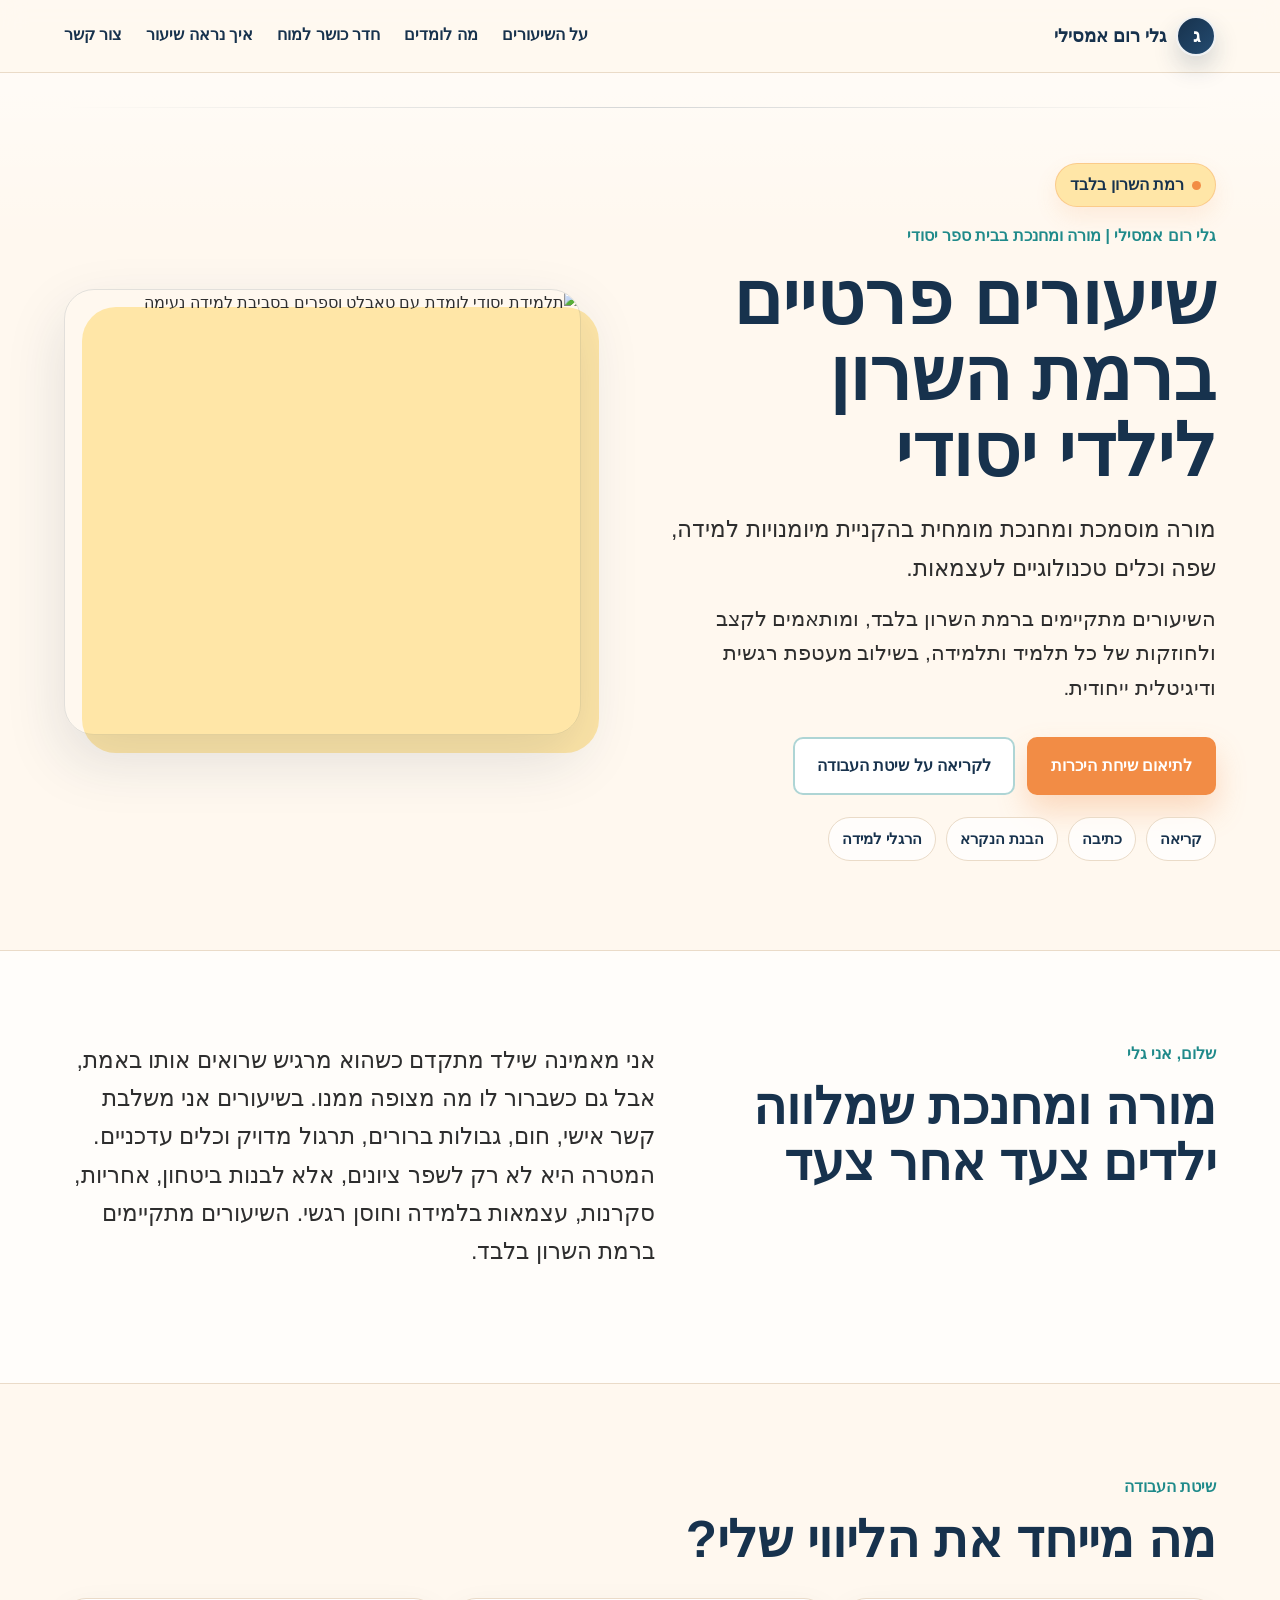
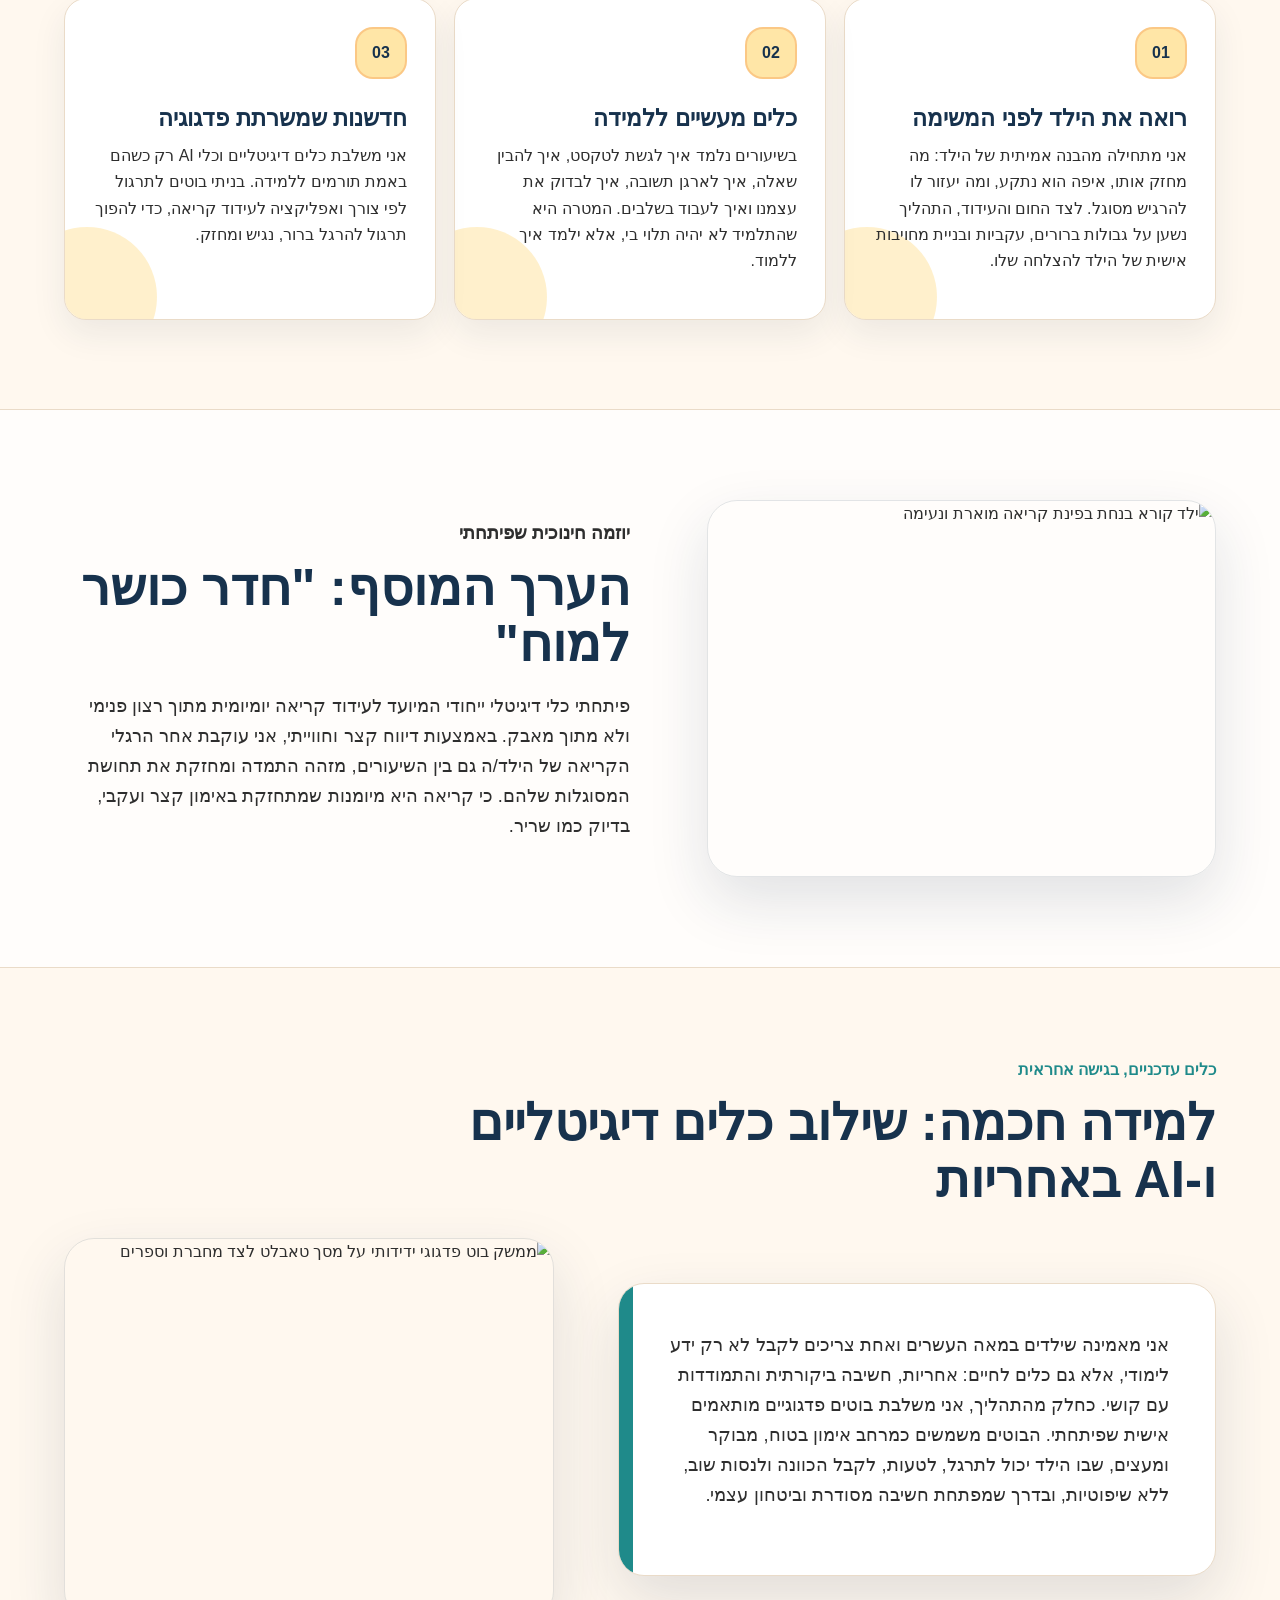
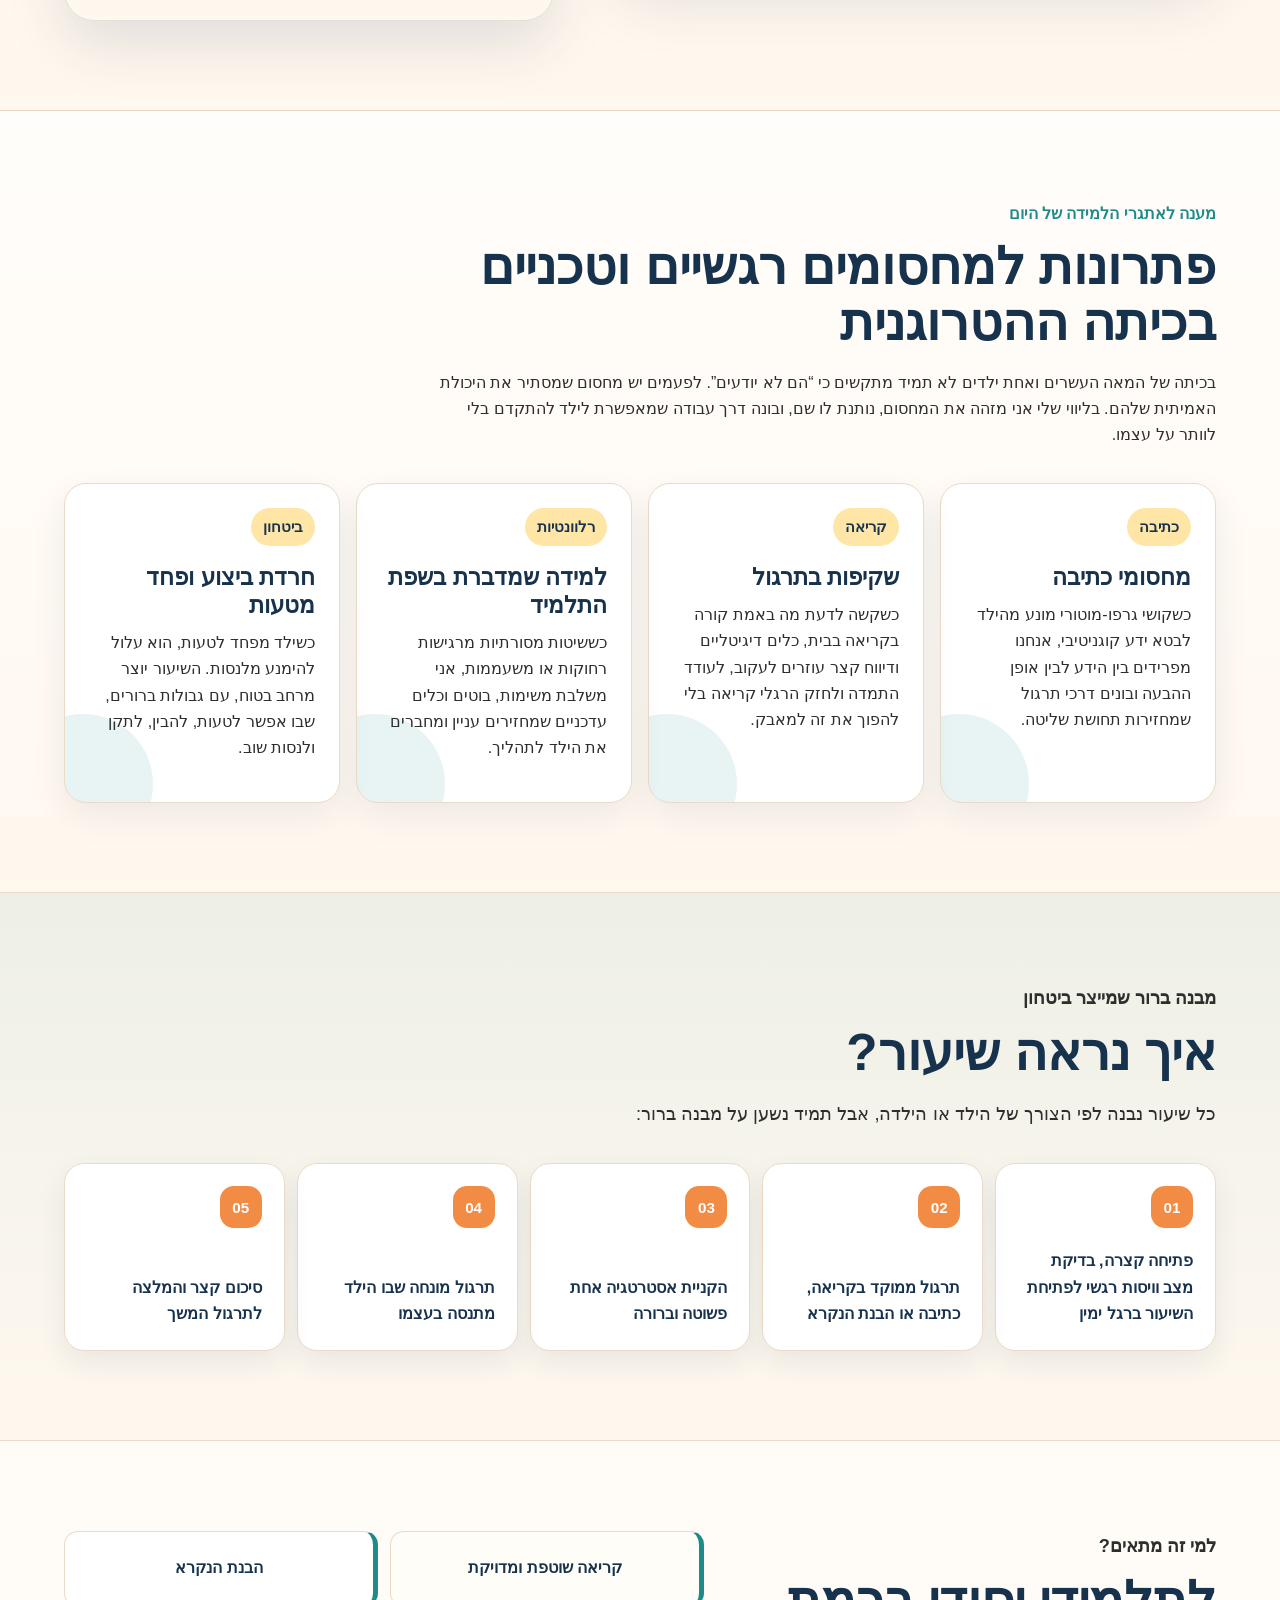
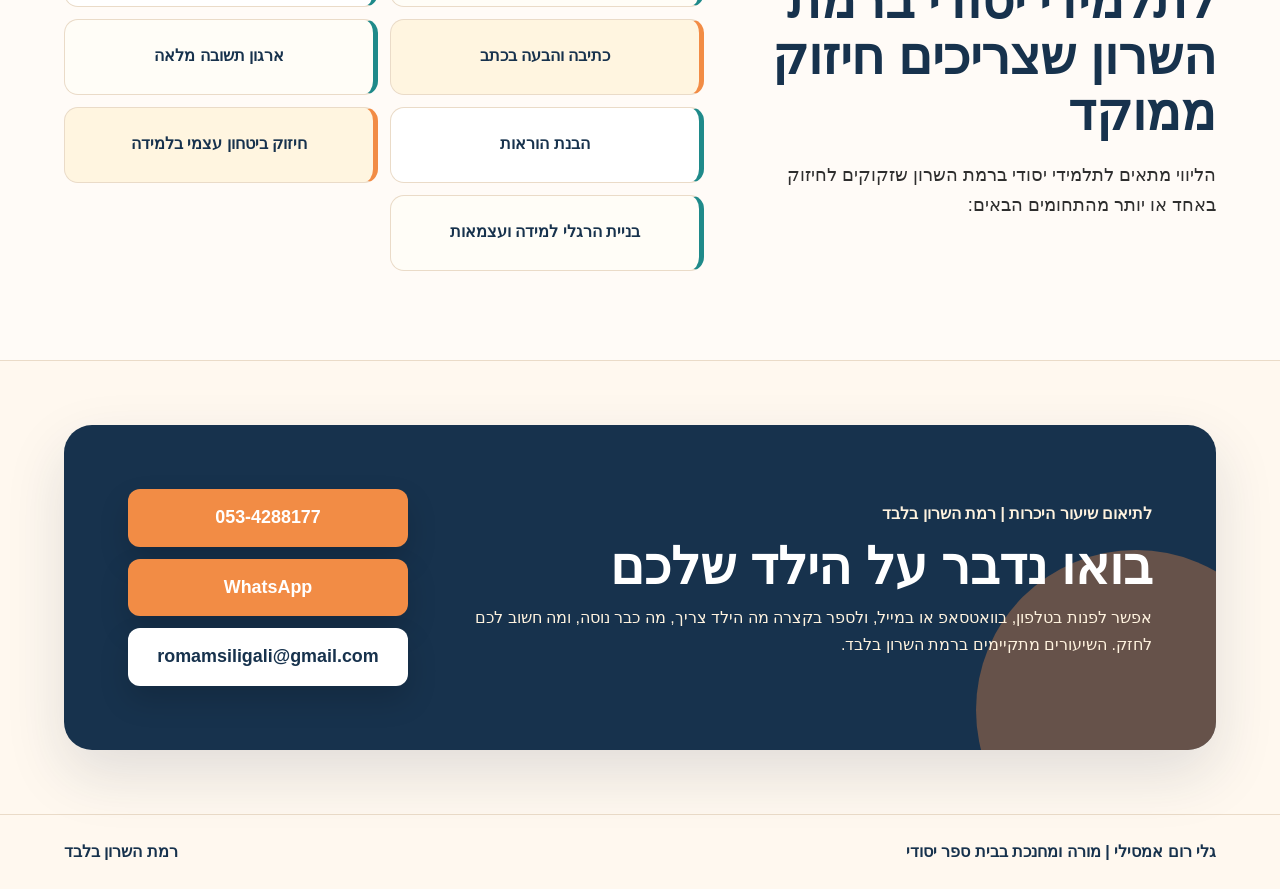
==== index.html @ 3526ad18 "Add files via upload Upload website files" ====
<!doctype html>
<html lang="he" dir="rtl">
  <head>
    <meta charset="utf-8" />
    <meta name="viewport" content="width=device-width, initial-scale=1" />
    <title>גלי רום אמסילי | שיעורים פרטיים ברמת השרון</title>
    <meta
      name="description"
      content="גלי רום אמסילי, מורה ומחנכת בבית ספר יסודי ברמת השרון, מציעה שיעורים פרטיים לילדי יסודי ברמת השרון בלבד."
    />
    <link rel="stylesheet" href="styles.css" />
  </head>
  <body>
    <header class="site-header">
      <a class="brand" href="#home" aria-label="גלי, מעבר לראש העמוד">
        <span class="brand-mark">ג</span>
        <span>גלי רום אמסילי</span>
      </a>
      <button class="menu-button" type="button" aria-label="פתיחת תפריט" aria-expanded="false">
        <span></span>
        <span></span>
        <span></span>
      </button>
      <nav class="site-nav" aria-label="ניווט ראשי">
        <a href="#about">על השיעורים</a>
        <a href="#method">מה לומדים</a>
        <a href="#brain-gym">חדר כושר למוח</a>
        <a href="#lesson">איך נראה שיעור</a>
        <a href="#contact">צור קשר</a>
      </nav>
    </header>

    <main id="home">
      <section class="hero">
        <div class="hero-content">
          <p class="location-badge">רמת השרון בלבד</p>
          <p class="eyebrow">גלי רום אמסילי | מורה ומחנכת בבית ספר יסודי</p>
          <h1>שיעורים פרטיים ברמת השרון לילדי יסודי</h1>
          <p class="lead">
            מורה מוסמכת ומחנכת מומחית בהקניית מיומנויות למידה, שפה וכלים
            טכנולוגיים לעצמאות.
          </p>
          <p class="lead lead-secondary">
            השיעורים מתקיימים ברמת השרון בלבד, ומותאמים לקצב ולחוזקות של כל
            תלמיד ותלמידה, בשילוב מעטפת רגשית ודיגיטלית ייחודית.
          </p>
          <div class="hero-actions">
            <a class="button primary" href="#contact">לתיאום שיחת היכרות</a>
            <a class="button secondary" href="#method">לקריאה על שיטת העבודה</a>
          </div>
          <div class="hero-tags" aria-label="תחומי חיזוק">
            <span>קריאה</span>
            <span>כתיבה</span>
            <span>הבנת הנקרא</span>
            <span>הרגלי למידה</span>
          </div>
        </div>
        <figure class="hero-media">
          <img
            src="assets/hero-student-learning.png"
            alt="תלמידת יסודי לומדת עם טאבלט וספרים בסביבת למידה נעימה"
          />
        </figure>
      </section>

      <section id="about" class="section intro-section">
        <div class="section-heading">
          <p class="eyebrow">שלום, אני גלי</p>
          <h2>מורה ומחנכת שמלווה ילדים צעד אחר צעד</h2>
        </div>
        <p>
          אני מאמינה שילד מתקדם כשהוא מרגיש שרואים אותו באמת, אבל גם כשברור לו
          מה מצופה ממנו. בשיעורים אני משלבת קשר אישי, חום, גבולות ברורים, תרגול
          מדויק וכלים עדכניים. המטרה היא לא רק לשפר ציונים, אלא לבנות ביטחון,
          אחריות, סקרנות, עצמאות בלמידה וחוסן רגשי. השיעורים מתקיימים ברמת השרון בלבד.
        </p>
      </section>

      <section id="method" class="section">
        <div class="section-heading">
          <p class="eyebrow">שיטת העבודה</p>
          <h2>מה מייחד את הליווי שלי?</h2>
        </div>
        <div class="feature-grid">
          <article class="feature-card">
            <span class="feature-icon">01</span>
            <h3>רואה את הילד לפני המשימה</h3>
            <p>
              אני מתחילה מהבנה אמיתית של הילד: מה מחזק אותו, איפה הוא נתקע, ומה
              יעזור לו להרגיש מסוגל. לצד החום והעידוד, התהליך נשען על גבולות
              ברורים, עקביות ובניית מחויבות אישית של הילד להצלחה שלו.
            </p>
          </article>
          <article class="feature-card">
            <span class="feature-icon">02</span>
            <h3>כלים מעשיים ללמידה</h3>
            <p>
              בשיעורים נלמד איך לגשת לטקסט, איך להבין שאלה, איך לארגן תשובה, איך
              לבדוק את עצמנו ואיך לעבוד בשלבים. המטרה היא שהתלמיד לא יהיה תלוי בי,
              אלא ילמד איך ללמוד.
            </p>
          </article>
          <article class="feature-card">
            <span class="feature-icon">03</span>
            <h3>חדשנות שמשרתת פדגוגיה</h3>
            <p>
              אני משלבת כלים דיגיטליים וכלי AI רק כשהם באמת תורמים ללמידה. בניתי
              בוטים לתרגול לפי צורך ואפליקציה לעידוד קריאה, כדי להפוך תרגול להרגל
              ברור, נגיש ומחזק.
            </p>
          </article>
        </div>
      </section>

      <section id="brain-gym" class="section story-section">
        <figure class="story-media">
          <img
            src="assets/brain-gym-reading.png"
            alt="ילד קורא בנחת בפינת קריאה מוארת ונעימה"
          />
        </figure>
        <div class="story-copy">
          <p class="eyebrow">יוזמה חינוכית שפיתחתי</p>
          <h2>הערך המוסף: "חדר כושר למוח"</h2>
          <p>
            פיתחתי כלי דיגיטלי ייחודי המיועד לעידוד קריאה יומיומית מתוך רצון
            פנימי ולא מתוך מאבק. באמצעות דיווח קצר וחווייתי, אני עוקבת אחר הרגלי
            הקריאה של הילד/ה גם בין השיעורים, מזהה התמדה ומחזקת את תחושת המסוגלות
            שלהם. כי קריאה היא מיומנות שמתחזקת באימון קצר ועקבי, בדיוק כמו שריר.
          </p>
        </div>
      </section>

      <section class="section ai-section">
        <div class="section-heading">
          <p class="eyebrow">כלים עדכניים, בגישה אחראית</p>
          <h2>למידה חכמה: שילוב כלים דיגיטליים ו-AI באחריות</h2>
        </div>
        <div class="ai-layout">
          <div class="wide-card">
            <p>
              אני מאמינה שילדים במאה העשרים ואחת צריכים לקבל לא רק ידע לימודי, אלא גם
              כלים לחיים: אחריות, חשיבה ביקורתית והתמודדות עם קושי. כחלק מהתהליך,
              אני משלבת בוטים פדגוגיים מותאמים אישית שפיתחתי. הבוטים משמשים כמרחב
              אימון בטוח, מבוקר ומעצים, שבו הילד יכול לתרגל, לטעות, לקבל הכוונה
              ולנסות שוב, ללא שיפוטיות, ובדרך שמפתחת חשיבה מסודרת וביטחון עצמי.
            </p>
          </div>
          <figure class="ai-media">
            <img
              src="assets/ai-bot-tablet.png"
              alt="ממשק בוט פדגוגי ידידותי על מסך טאבלט לצד מחברת וספרים"
            />
          </figure>
        </div>
      </section>

      <section class="section barriers-section">
        <div class="section-heading">
          <p class="eyebrow">מענה לאתגרי הלמידה של היום</p>
          <h2>פתרונות למחסומים רגשיים וטכניים בכיתה ההטרוגנית</h2>
          <p>
            בכיתה של המאה העשרים ואחת ילדים לא תמיד מתקשים כי “הם לא יודעים”. לפעמים
            יש מחסום שמסתיר את היכולת האמיתית שלהם. בליווי שלי אני מזהה את
            המחסום, נותנת לו שם, ובונה דרך עבודה שמאפשרת לילד להתקדם בלי לוותר
            על עצמו.
          </p>
        </div>
        <div class="barriers-grid">
          <article class="barrier-card">
            <span>כתיבה</span>
            <h3>מחסומי כתיבה</h3>
            <p>
              כשקושי גרפו-מוטורי מונע מהילד לבטא ידע קוגניטיבי, אנחנו מפרידים
              בין הידע לבין אופן ההבעה ובונים דרכי תרגול שמחזירות תחושת שליטה.
            </p>
          </article>
          <article class="barrier-card">
            <span>קריאה</span>
            <h3>שקיפות בתרגול</h3>
            <p>
              כשקשה לדעת מה באמת קורה בקריאה בבית, כלים דיגיטליים ודיווח קצר
              עוזרים לעקוב, לעודד התמדה ולחזק הרגלי קריאה בלי להפוך את זה למאבק.
            </p>
          </article>
          <article class="barrier-card">
            <span>רלוונטיות</span>
            <h3>למידה שמדברת בשפת התלמיד</h3>
            <p>
              כששיטות מסורתיות מרגישות רחוקות או משעממות, אני משלבת משימות,
              בוטים וכלים עדכניים שמחזירים עניין ומחברים את הילד לתהליך.
            </p>
          </article>
          <article class="barrier-card">
            <span>ביטחון</span>
            <h3>חרדת ביצוע ופחד מטעות</h3>
            <p>
              כשילד מפחד לטעות, הוא עלול להימנע מלנסות. השיעור יוצר מרחב בטוח,
              עם גבולות ברורים, שבו אפשר לטעות, להבין, לתקן ולנסות שוב.
            </p>
          </article>
        </div>
      </section>

      <section id="lesson" class="section lesson-section">
        <div class="section-heading">
          <p class="eyebrow">מבנה ברור שמייצר ביטחון</p>
          <h2>איך נראה שיעור?</h2>
          <p>
            כל שיעור נבנה לפי הצורך של הילד או הילדה, אבל תמיד נשען על מבנה ברור:
          </p>
        </div>
        <ol class="lesson-steps">
          <li><span>01</span>פתיחה קצרה, בדיקת מצב וויסות רגשי לפתיחת השיעור ברגל ימין</li>
          <li><span>02</span>תרגול ממוקד בקריאה, כתיבה או הבנת הנקרא</li>
          <li><span>03</span>הקניית אסטרטגיה אחת פשוטה וברורה</li>
          <li><span>04</span>תרגול מונחה שבו הילד מתנסה בעצמו</li>
          <li><span>05</span>סיכום קצר והמלצה לתרגול המשך</li>
        </ol>
      </section>

      <section class="section fit-section">
        <div class="section-heading">
          <p class="eyebrow">למי זה מתאים?</p>
          <h2>לתלמידי יסודי ברמת השרון שצריכים חיזוק ממוקד</h2>
          <p>
            הליווי מתאים לתלמידי יסודי ברמת השרון שזקוקים לחיזוק באחד או יותר
            מהתחומים הבאים:
          </p>
        </div>
        <ul class="fit-list">
          <li>קריאה שוטפת ומדויקת</li>
          <li>הבנת הנקרא</li>
          <li>כתיבה והבעה בכתב</li>
          <li>ארגון תשובה מלאה</li>
          <li>הבנת הוראות</li>
          <li>חיזוק ביטחון עצמי בלמידה</li>
          <li>בניית הרגלי למידה ועצמאות</li>
        </ul>
      </section>

      <section id="contact" class="contact-section">
        <div>
          <p class="eyebrow">לתיאום שיעור היכרות | רמת השרון בלבד</p>
          <h2>בואו נדבר על הילד שלכם</h2>
          <p>
            אפשר לפנות בטלפון, בוואטסאפ או במייל, ולספר בקצרה מה הילד צריך, מה
            כבר נוסה, ומה חשוב לכם לחזק. השיעורים מתקיימים ברמת השרון בלבד.
          </p>
        </div>
        <div class="contact-actions">
          <a class="contact-link" href="tel:0534288177">053-4288177</a>
          <a class="contact-link" href="https://wa.me/972534288177" target="_blank" rel="noreferrer">WhatsApp</a>
          <a class="contact-link" href="mailto:romamsiligali@gmail.com">romamsiligali@gmail.com</a>
        </div>
      </section>
    </main>

    <footer class="site-footer">
      <span>גלי רום אמסילי | מורה ומחנכת בבית ספר יסודי</span>
      <span>רמת השרון בלבד</span>
    </footer>

    <a
      class="whatsapp-sticky"
      href="https://wa.me/972534288177"
      target="_blank"
      rel="noreferrer"
      aria-label="שליחת הודעת WhatsApp לגלי"
    >
      WhatsApp
    </a>

    <script src="script.js"></script>
  </body>
</html>
---- styles.css ----
:root {
  --bg: #fff8ef;
  --heading: #17324d;
  --accent: #1f8a8a;
  --cta: #f28c45;
  --highlight: #ffe6a7;
  --text: #2e2e2e;
  --surface: #ffffff;
  --line: #eadbc8;
  --muted: #68717a;
  --shadow: 0 24px 60px rgba(23, 50, 77, 0.13);
}

* {
  box-sizing: border-box;
}

html {
  scroll-behavior: smooth;
}

body {
  margin: 0;
  color: var(--text);
  background:
    linear-gradient(180deg, rgba(255, 255, 255, 0.7), transparent 240px),
    var(--bg);
  font-family: "Assistant", "Heebo", "Noto Sans Hebrew", "Arial", sans-serif;
  line-height: 1.65;
  text-align: right;
}

a {
  color: inherit;
  text-decoration: none;
}

a:focus-visible,
button:focus-visible {
  outline: 3px solid var(--accent);
  outline-offset: 3px;
}

.site-header {
  position: sticky;
  top: 0;
  z-index: 10;
  display: flex;
  align-items: center;
  justify-content: space-between;
  gap: 24px;
  padding: 16px clamp(20px, 5vw, 72px);
  background: rgba(255, 248, 239, 0.86);
  border-bottom: 1px solid var(--line);
  backdrop-filter: blur(12px);
}

.brand,
.site-nav,
.hero-actions,
.contact-actions {
  display: flex;
  align-items: center;
}

.brand {
  gap: 10px;
  color: var(--heading);
  font-weight: 900;
  font-size: 1.15rem;
}

.brand-mark {
  display: inline-grid;
  width: 40px;
  height: 40px;
  place-items: center;
  color: #fff;
  background: linear-gradient(135deg, var(--heading), #244b70);
  border: 2px solid rgba(255, 255, 255, 0.92);
  border-radius: 50%;
  box-shadow: 0 12px 24px rgba(23, 50, 77, 0.18);
}

.site-nav {
  gap: 24px;
  color: var(--heading);
  font-weight: 800;
}

.site-nav a {
  padding: 6px 0;
  border-bottom: 2px solid transparent;
}

.site-nav a:hover {
  color: var(--accent);
  border-bottom-color: var(--highlight);
}

.menu-button {
  display: none;
  width: 44px;
  height: 44px;
  padding: 9px;
  background: var(--surface);
  border: 1px solid var(--line);
  border-radius: 10px;
}

.menu-button span {
  display: block;
  height: 2px;
  margin: 5px 0;
  background: var(--heading);
}

.hero {
  position: relative;
  display: grid;
  grid-template-columns: minmax(0, 1.05fr) minmax(340px, 0.95fr);
  gap: clamp(30px, 5vw, 82px);
  align-items: center;
  min-height: calc(100vh - 74px);
  padding: clamp(46px, 7vw, 96px) clamp(20px, 5vw, 72px);
  overflow: hidden;
}

.hero::before {
  content: "";
  position: absolute;
  inset: 34px clamp(20px, 5vw, 72px) auto clamp(20px, 5vw, 72px);
  height: 1px;
  background: linear-gradient(90deg, transparent, rgba(23, 50, 77, 0.18), transparent);
  z-index: -1;
}

.hero::after {
  display: none;
}

.hero-content {
  max-width: 860px;
}

.eyebrow,
.location-badge {
  font-weight: 900;
  letter-spacing: 0;
}

.eyebrow {
  margin: 0 0 12px;
  color: var(--accent);
  font-size: 0.98rem;
}

.location-badge {
  display: inline-flex;
  align-items: center;
  gap: 8px;
  margin: 0 0 16px;
  padding: 8px 14px;
  color: var(--heading);
  background: var(--highlight);
  border: 1px solid rgba(242, 140, 69, 0.3);
  border-radius: 999px;
  box-shadow: 0 10px 22px rgba(242, 140, 69, 0.12);
}

.location-badge::before {
  content: "";
  width: 9px;
  height: 9px;
  background: var(--cta);
  border-radius: 50%;
}

h1,
h2,
h3,
p {
  margin-top: 0;
}

h1,
h2,
h3 {
  color: var(--heading);
  letter-spacing: 0;
}

h1 {
  max-width: 980px;
  margin-bottom: 22px;
  font-size: clamp(2.65rem, 5.8vw, 6.05rem);
  line-height: 1.02;
  text-wrap: balance;
}

h2 {
  margin-bottom: 18px;
  font-size: clamp(2rem, 4vw, 3.7rem);
  line-height: 1.1;
}

h3 {
  margin-bottom: 10px;
  font-size: 1.45rem;
  line-height: 1.2;
}

.lead {
  max-width: 780px;
  color: var(--text);
  font-size: clamp(1.16rem, 2vw, 1.45rem);
}

.lead-secondary {
  margin-top: -8px;
  font-size: clamp(1.08rem, 1.8vw, 1.3rem);
}

.hero-actions {
  flex-wrap: wrap;
  gap: 12px;
  margin-top: 32px;
}

.button {
  display: inline-flex;
  justify-content: center;
  min-width: 178px;
  padding: 14px 22px;
  border: 2px solid transparent;
  border-radius: 10px;
  font-weight: 900;
  transition: transform 160ms ease, box-shadow 160ms ease, background 160ms ease;
}

.button:hover {
  transform: translateY(-2px);
}

.button.primary {
  color: #fff;
  background: var(--cta);
  box-shadow: 0 16px 30px rgba(242, 140, 69, 0.28);
}

.button.secondary {
  color: var(--heading);
  background: var(--surface);
  border-color: rgba(31, 138, 138, 0.36);
}

.hero-tags {
  display: flex;
  flex-wrap: wrap;
  gap: 10px;
  margin-top: 22px;
}

.hero-tags span {
  padding: 8px 13px;
  color: var(--heading);
  background: rgba(255, 255, 255, 0.75);
  border: 1px solid var(--line);
  border-radius: 999px;
  font-weight: 900;
  font-size: 0.95rem;
}

.hero-media,
.story-media,
.ai-media {
  margin: 0;
}

.hero-media {
  position: relative;
}

.hero-media::before {
  content: "";
  position: absolute;
  inset: 18px -18px -18px 18px;
  background: var(--highlight);
  border-radius: 34px;
  z-index: -1;
}

.hero-media img,
.story-media img,
.ai-media img {
  display: block;
  width: 100%;
  object-fit: cover;
  border: 1px solid rgba(23, 50, 77, 0.12);
  border-radius: 30px;
  box-shadow: var(--shadow);
}

.hero-media img {
  aspect-ratio: 1.16 / 1;
}

.section {
  padding: clamp(56px, 7vw, 104px) clamp(20px, 5vw, 72px);
}

.intro-section {
  display: grid;
  grid-template-columns: 0.9fr 1.1fr;
  gap: clamp(28px, 6vw, 90px);
  align-items: start;
  background: rgba(255, 255, 255, 0.7);
  border-block: 1px solid var(--line);
}

.intro-section p:not(.eyebrow) {
  color: var(--text);
  font-size: clamp(1.18rem, 2vw, 1.45rem);
}

.section-heading {
  max-width: 780px;
}

.feature-grid {
  display: grid;
  grid-template-columns: repeat(3, minmax(0, 1fr));
  gap: 18px;
  margin-top: 30px;
}

.feature-card {
  position: relative;
  min-height: 230px;
  padding: 28px;
  overflow: hidden;
  background: var(--surface);
  border: 1px solid var(--line);
  border-radius: 22px;
  box-shadow: 0 14px 34px rgba(23, 50, 77, 0.08);
}

.feature-card::after {
  content: "";
  position: absolute;
  inset: auto auto -48px -48px;
  width: 140px;
  height: 140px;
  background: var(--highlight);
  border-radius: 50%;
  opacity: 0.58;
}

.feature-card p {
  position: relative;
  z-index: 1;
  color: var(--text);
}

.feature-icon {
  position: relative;
  z-index: 1;
  display: inline-grid;
  width: 52px;
  height: 52px;
  margin-bottom: 26px;
  place-items: center;
  color: var(--heading);
  background: var(--highlight);
  border: 2px solid rgba(242, 140, 69, 0.34);
  border-radius: 18px;
  font-weight: 900;
}

.story-section {
  position: relative;
  display: grid;
  grid-template-columns: minmax(320px, 0.9fr) minmax(0, 1fr);
  gap: clamp(28px, 6vw, 90px);
  align-items: center;
  overflow: hidden;
  background: rgba(255, 255, 255, 0.74);
  border-block: 1px solid var(--line);
}

.story-media img {
  aspect-ratio: 1.35 / 1;
}

.story-copy p,
.wide-card p,
.lesson-section .section-heading p,
.fit-section .section-heading p {
  color: var(--text);
  font-size: 1.14rem;
}

.ai-section {
  background: var(--bg);
}

.ai-layout {
  display: grid;
  grid-template-columns: minmax(0, 1fr) minmax(320px, 0.82fr);
  gap: clamp(24px, 5vw, 64px);
  align-items: center;
  margin-top: 30px;
}

.wide-card {
  position: relative;
  max-width: 980px;
  padding: clamp(26px, 4vw, 46px);
  overflow: hidden;
  background: var(--surface);
  border: 1px solid var(--line);
  border-radius: 26px;
  box-shadow: var(--shadow);
}

.wide-card::before {
  content: "";
  position: absolute;
  inset: 0 auto 0 0;
  width: 14px;
  background: var(--accent);
}

.ai-media img {
  aspect-ratio: 1.28 / 1;
}

.barriers-section {
  background:
    linear-gradient(180deg, rgba(255, 255, 255, 0.76), rgba(255, 248, 239, 0.9)),
    var(--bg);
  border-block: 1px solid var(--line);
}

.barriers-grid {
  display: grid;
  grid-template-columns: repeat(4, minmax(0, 1fr));
  gap: 16px;
  margin-top: 34px;
}

.barrier-card {
  position: relative;
  min-height: 260px;
  padding: 24px;
  overflow: hidden;
  background: var(--surface);
  border: 1px solid var(--line);
  border-radius: 22px;
  box-shadow: 0 14px 34px rgba(23, 50, 77, 0.08);
}

.barrier-card::after {
  content: "";
  position: absolute;
  inset: auto auto -52px -52px;
  width: 140px;
  height: 140px;
  background: rgba(31, 138, 138, 0.1);
  border-radius: 50%;
}

.barrier-card span {
  display: inline-flex;
  margin-bottom: 18px;
  padding: 7px 12px;
  color: var(--heading);
  background: var(--highlight);
  border-radius: 999px;
  font-weight: 900;
  font-size: 0.92rem;
}

.barrier-card h3,
.barrier-card p,
.barrier-card span {
  position: relative;
  z-index: 1;
}

.barrier-card p {
  color: var(--text);
}

.lesson-section {
  background:
    linear-gradient(180deg, rgba(31, 138, 138, 0.08), transparent),
    var(--bg);
}

.lesson-steps {
  display: grid;
  grid-template-columns: repeat(5, minmax(0, 1fr));
  gap: 12px;
  margin: 34px 0 0;
  padding: 0;
  list-style: none;
}

.lesson-steps li {
  display: flex;
  min-height: 170px;
  flex-direction: column;
  gap: 20px;
  justify-content: space-between;
  padding: 22px;
  color: var(--heading);
  background: var(--surface);
  border: 1px solid var(--line);
  border-radius: 20px;
  font-weight: 900;
  box-shadow: 0 12px 28px rgba(23, 50, 77, 0.08);
}

.lesson-steps span {
  display: inline-grid;
  width: 42px;
  height: 42px;
  place-items: center;
  color: #fff;
  background: var(--cta);
  border-radius: 14px;
  font-size: 0.95rem;
}

.fit-section {
  display: grid;
  grid-template-columns: minmax(0, 0.7fr) minmax(0, 1fr);
  gap: clamp(26px, 5vw, 70px);
  background: rgba(255, 255, 255, 0.5);
  border-block: 1px solid var(--line);
}

.fit-list {
  display: grid;
  grid-template-columns: repeat(2, minmax(0, 1fr));
  gap: 12px;
  align-self: start;
  margin: 0;
  padding: 0;
  list-style: none;
}

.fit-list li {
  display: grid;
  min-height: 76px;
  place-items: center;
  padding: 14px 16px;
  color: var(--heading);
  background: var(--surface);
  border: 1px solid var(--line);
  border-right: 5px solid var(--accent);
  border-radius: 14px;
  font-weight: 900;
  text-align: center;
}

.fit-list li:nth-child(3n) {
  border-right-color: var(--cta);
  background: #fff5e0;
}

.fit-list li:nth-child(3n + 1) {
  background: #fffdf7;
}

.split-section {
  display: grid;
  grid-template-columns: minmax(0, 1fr);
  gap: clamp(28px, 6vw, 88px);
  background: rgba(31, 138, 138, 0.07);
  border-block: 1px solid rgba(31, 138, 138, 0.16);
}

.clean-list {
  display: grid;
  gap: 12px;
  margin: 28px 0 0;
  padding: 0;
  color: var(--text);
  font-size: 1.13rem;
  list-style: none;
}

.clean-list li {
  padding: 14px 18px;
  background: rgba(255, 255, 255, 0.74);
  border: 1px solid var(--line);
  border-right: 5px solid var(--accent);
  border-radius: 12px;
}

.contact-section {
  position: relative;
  display: grid;
  grid-template-columns: minmax(0, 1fr) auto;
  gap: 28px;
  align-items: center;
  margin: clamp(20px, 5vw, 72px);
  padding: clamp(34px, 5vw, 66px);
  overflow: hidden;
  color: #fff;
  background: var(--heading);
  border-radius: 28px;
  box-shadow: var(--shadow);
}

.contact-section::after {
  content: "";
  position: absolute;
  inset: auto -80px -120px auto;
  width: 320px;
  height: 320px;
  background: rgba(242, 140, 69, 0.36);
  border-radius: 50%;
}

.contact-section .eyebrow,
.contact-section p {
  position: relative;
  z-index: 1;
  color: #fff3df;
}

.contact-section h2,
.contact-actions {
  position: relative;
  z-index: 1;
}

.contact-section h2 {
  margin-bottom: 10px;
  color: #fff;
}

.contact-actions {
  flex-direction: column;
  align-items: stretch;
  gap: 12px;
}

.contact-link {
  min-width: 280px;
  padding: 14px 18px;
  color: var(--heading);
  background: var(--surface);
  border-radius: 12px;
  font-size: 1.12rem;
  font-weight: 900;
  text-align: center;
  box-shadow: 0 14px 30px rgba(0, 0, 0, 0.16);
}

.contact-link:first-child,
.contact-link:nth-child(2) {
  color: #fff;
  background: var(--cta);
}

.site-footer {
  display: flex;
  justify-content: space-between;
  gap: 18px;
  padding: 24px clamp(20px, 5vw, 72px);
  color: var(--heading);
  font-weight: 800;
  border-top: 1px solid var(--line);
}

.whatsapp-sticky {
  position: fixed;
  right: 16px;
  bottom: 16px;
  z-index: 20;
  display: none;
  padding: 13px 18px;
  color: #fff;
  background: var(--accent);
  border-radius: 999px;
  font-weight: 900;
  box-shadow: 0 16px 30px rgba(31, 138, 138, 0.28);
}

@media (max-width: 860px) {
  .menu-button {
    display: block;
  }

  .site-nav {
    position: absolute;
    top: 100%;
    right: 20px;
    left: 20px;
    display: none;
    flex-direction: column;
    align-items: stretch;
    gap: 0;
    padding: 10px;
    background: var(--surface);
    border: 1px solid var(--line);
    border-radius: 14px;
    box-shadow: var(--shadow);
  }

  .site-nav.is-open {
    display: flex;
  }

  .site-nav a {
    padding: 12px;
  }

  .hero,
  .intro-section,
  .story-section,
  .ai-layout,
  .fit-section,
  .split-section,
  .contact-section {
    grid-template-columns: 1fr;
  }

  .hero {
    min-height: auto;
  }

  .feature-grid,
  .lesson-steps,
  .fit-list,
  .barriers-grid {
    grid-template-columns: 1fr;
  }

  .hero-media {
    order: -1;
  }

  .hero-media img,
  .story-media img,
  .ai-media img {
    border-radius: 22px;
  }

  .contact-actions {
    align-items: stretch;
  }

  .contact-link {
    min-width: 0;
  }
}

@media (max-width: 560px) {
  .site-header {
    padding: 14px 16px;
  }

  .section,
  .hero {
    padding-right: 16px;
    padding-left: 16px;
  }

  h1 {
    font-size: 2.55rem;
  }

  .button {
    width: 100%;
  }

  .contact-section {
    border-radius: 20px;
  }

  .hero-media::before {
    inset: 12px -10px -12px 10px;
    border-radius: 24px;
  }

  .lesson-steps li {
    min-height: auto;
  }

  .site-footer {
    flex-direction: column;
    padding-bottom: 78px;
  }

  .whatsapp-sticky {
    display: inline-flex;
  }
}
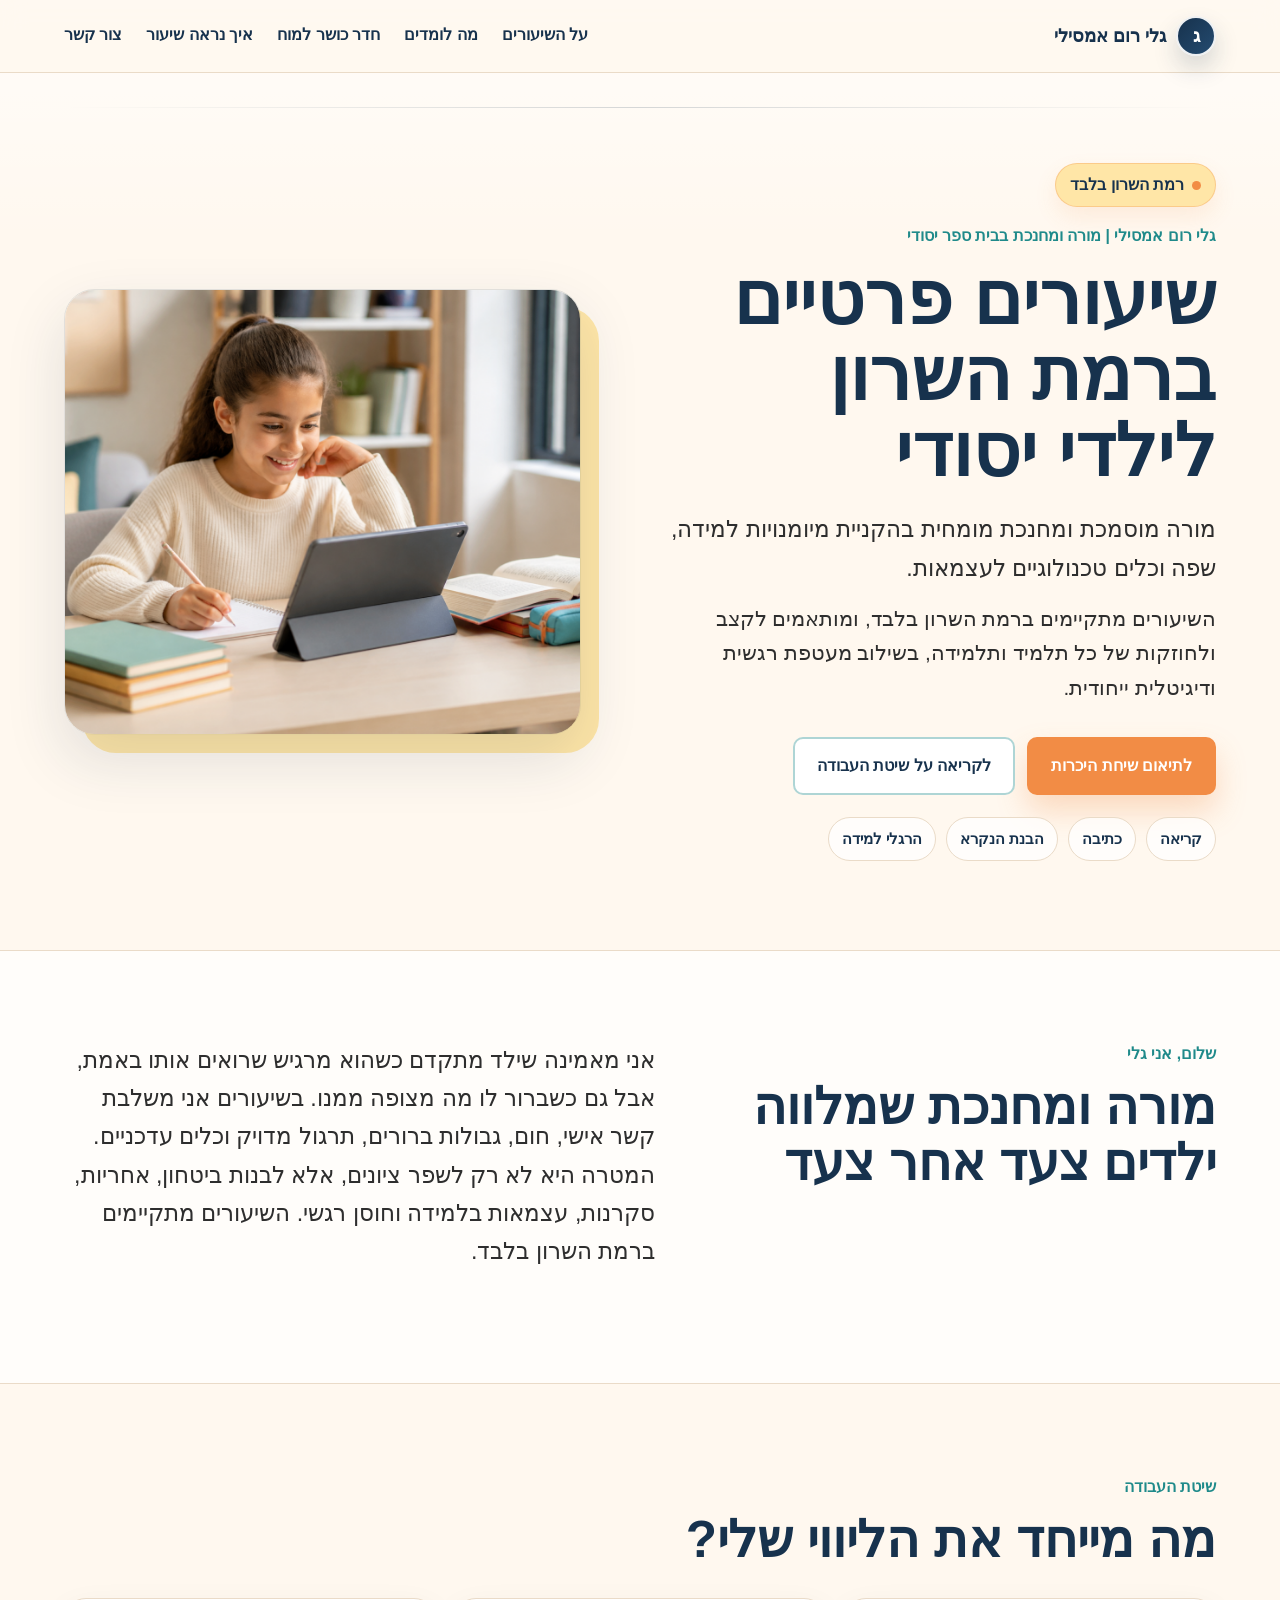
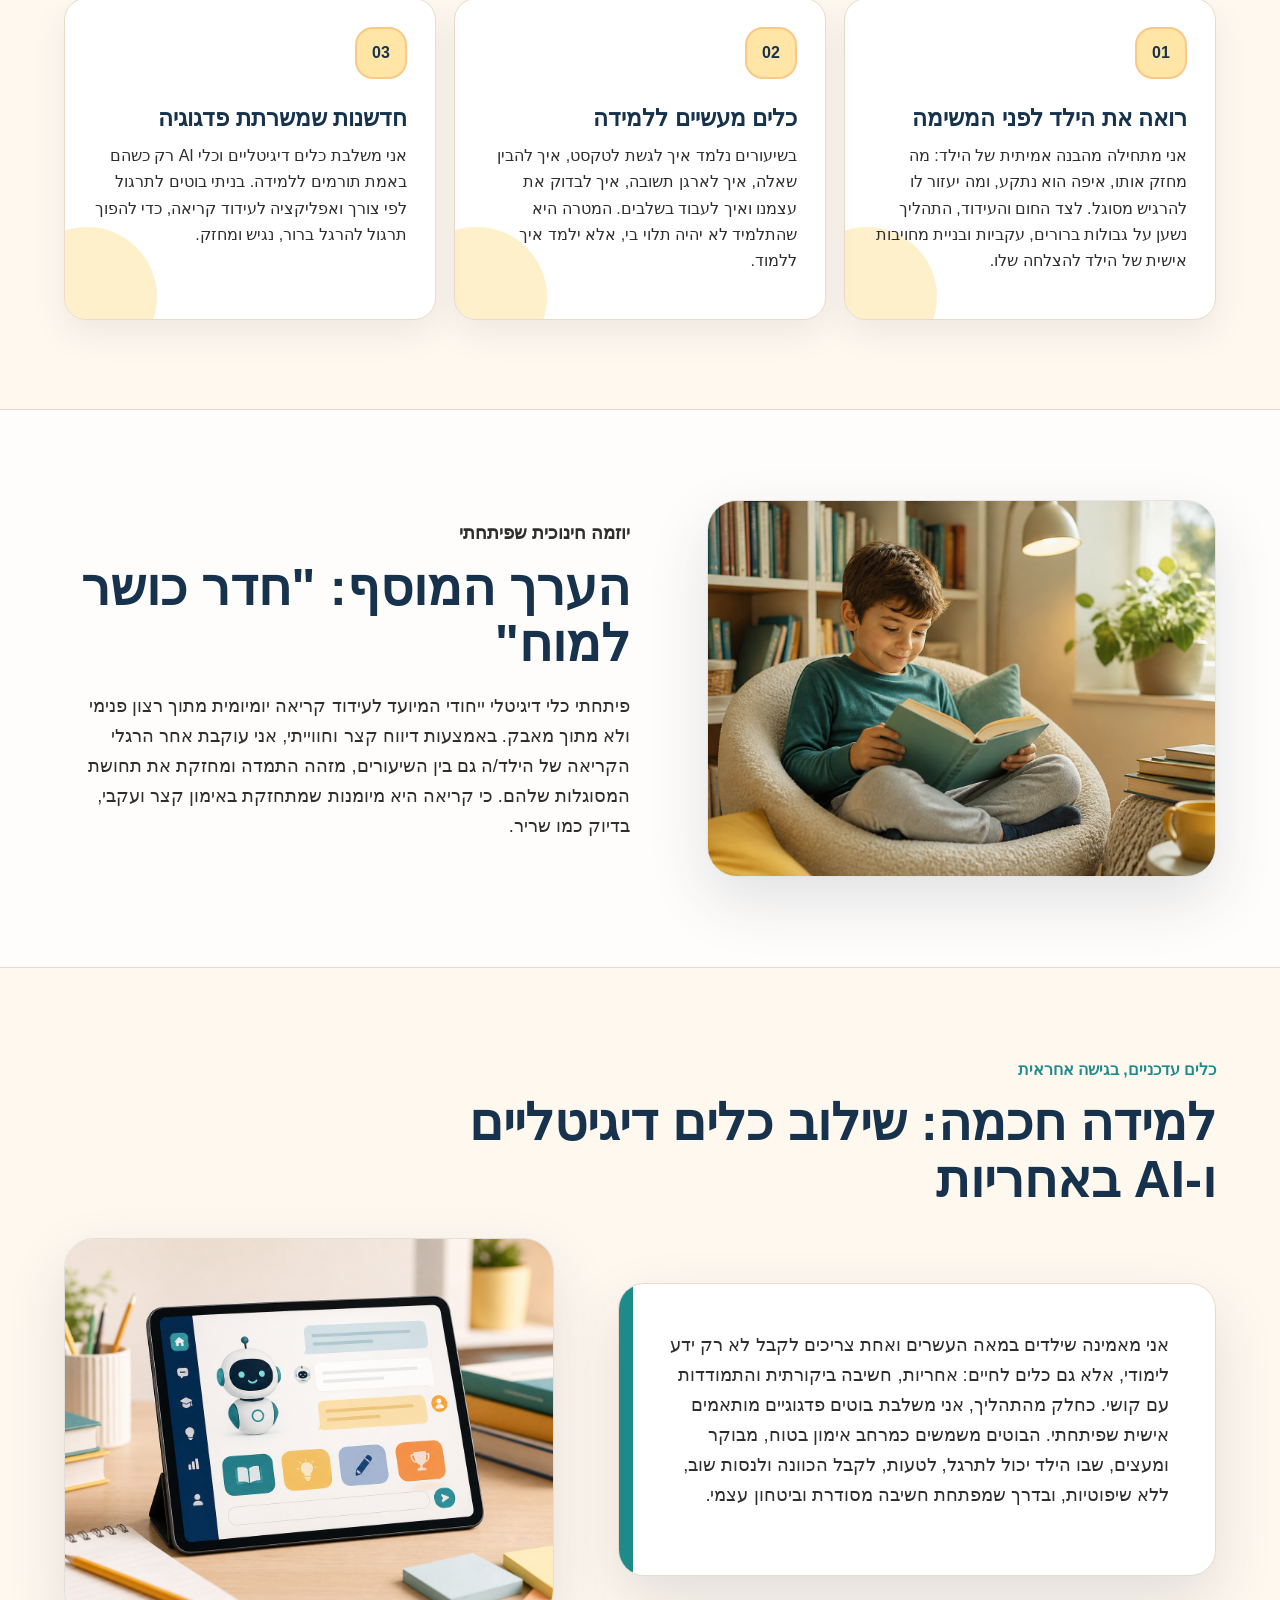
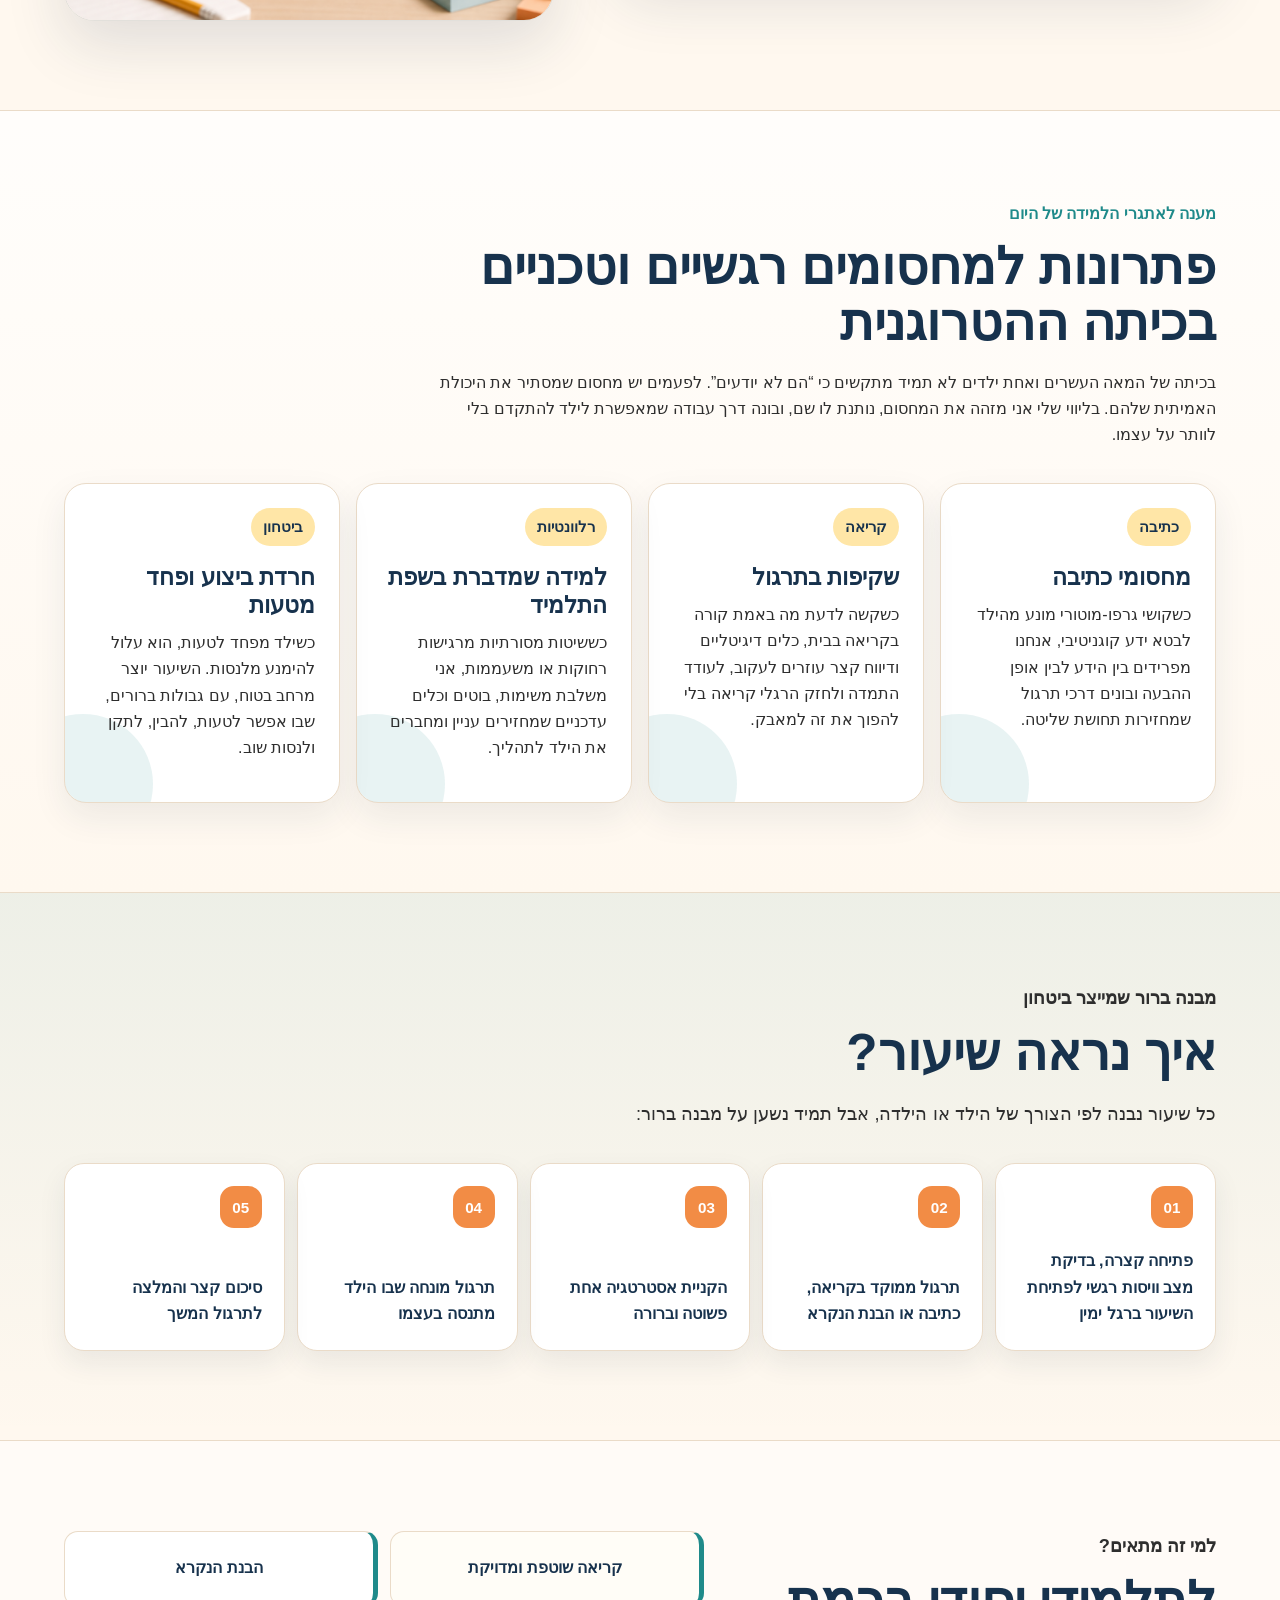
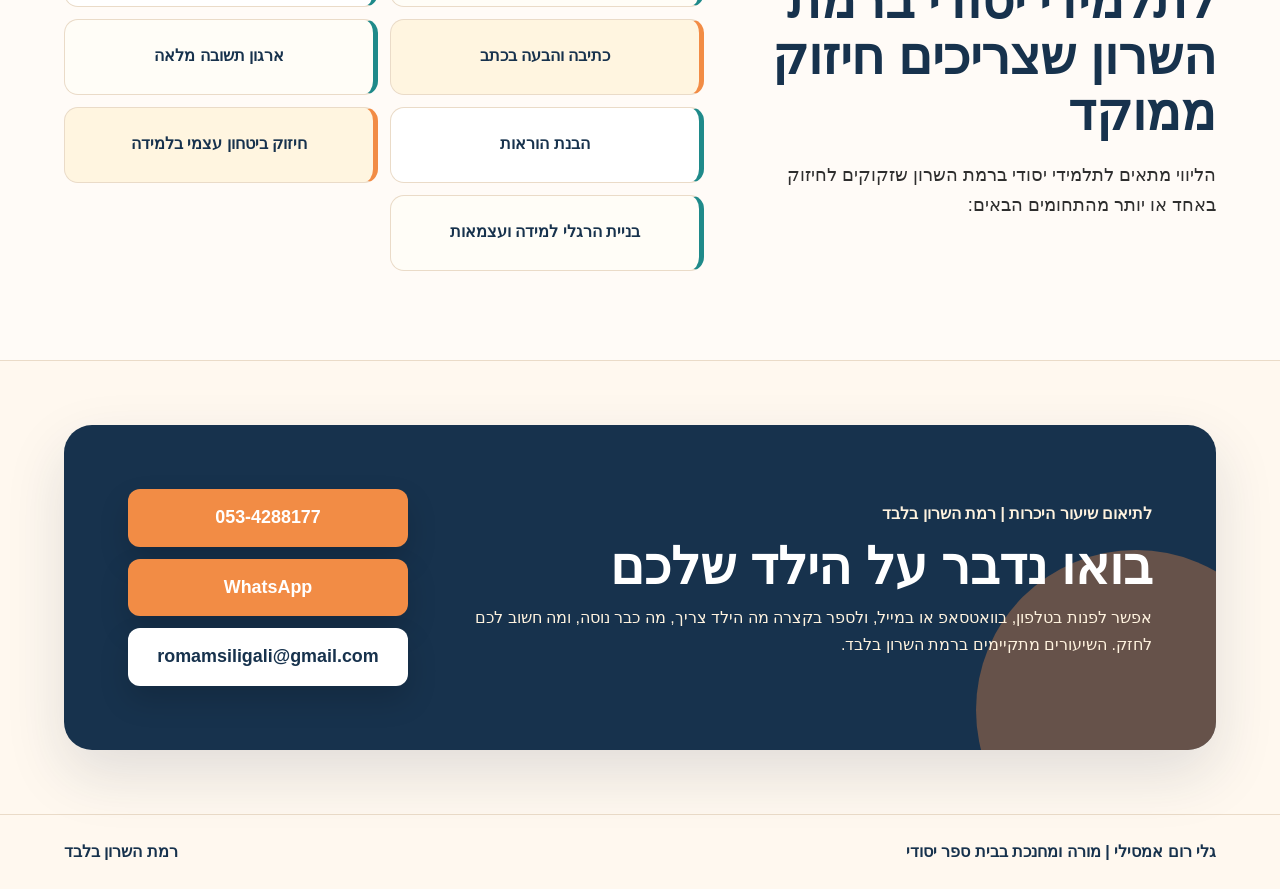
==== commit 376f38ed: "Add files via upload" ====
--- a/index.html
+++ b/index.html
@@ -3,10 +3,14 @@
   <head>
     <meta charset="utf-8" />
     <meta name="viewport" content="width=device-width, initial-scale=1" />
-    <title>גלי רום אמסילי | שיעורים פרטיים ברמת השרון</title>
+    <title>גלי רום אמסילי | שיעורים פרטיים והוראה מותאמת ברמת השרון</title>
     <meta
       name="description"
-      content="גלי רום אמסילי, מורה ומחנכת בבית ספר יסודי ברמת השרון, מציעה שיעורים פרטיים לילדי יסודי ברמת השרון בלבד."
+      content="מורה מוסמכת ומחנכת מומחית ברמת השרון. שיעורים פרטיים חווייתיים לילדי יסודי בשילוב מיומנויות למידה, מעטפת רגשית וכלים דיגיטליים מתקדמים."
+    />
+    <meta
+      name="keywords"
+      content="מורה פרטית ברמת השרון, שיעורים פרטיים יסודי, הוראה מותאמת רמת השרון, הבנת הנקרא, אסטרטגיות למידה"
     />
     <link rel="stylesheet" href="styles.css" />
   </head>
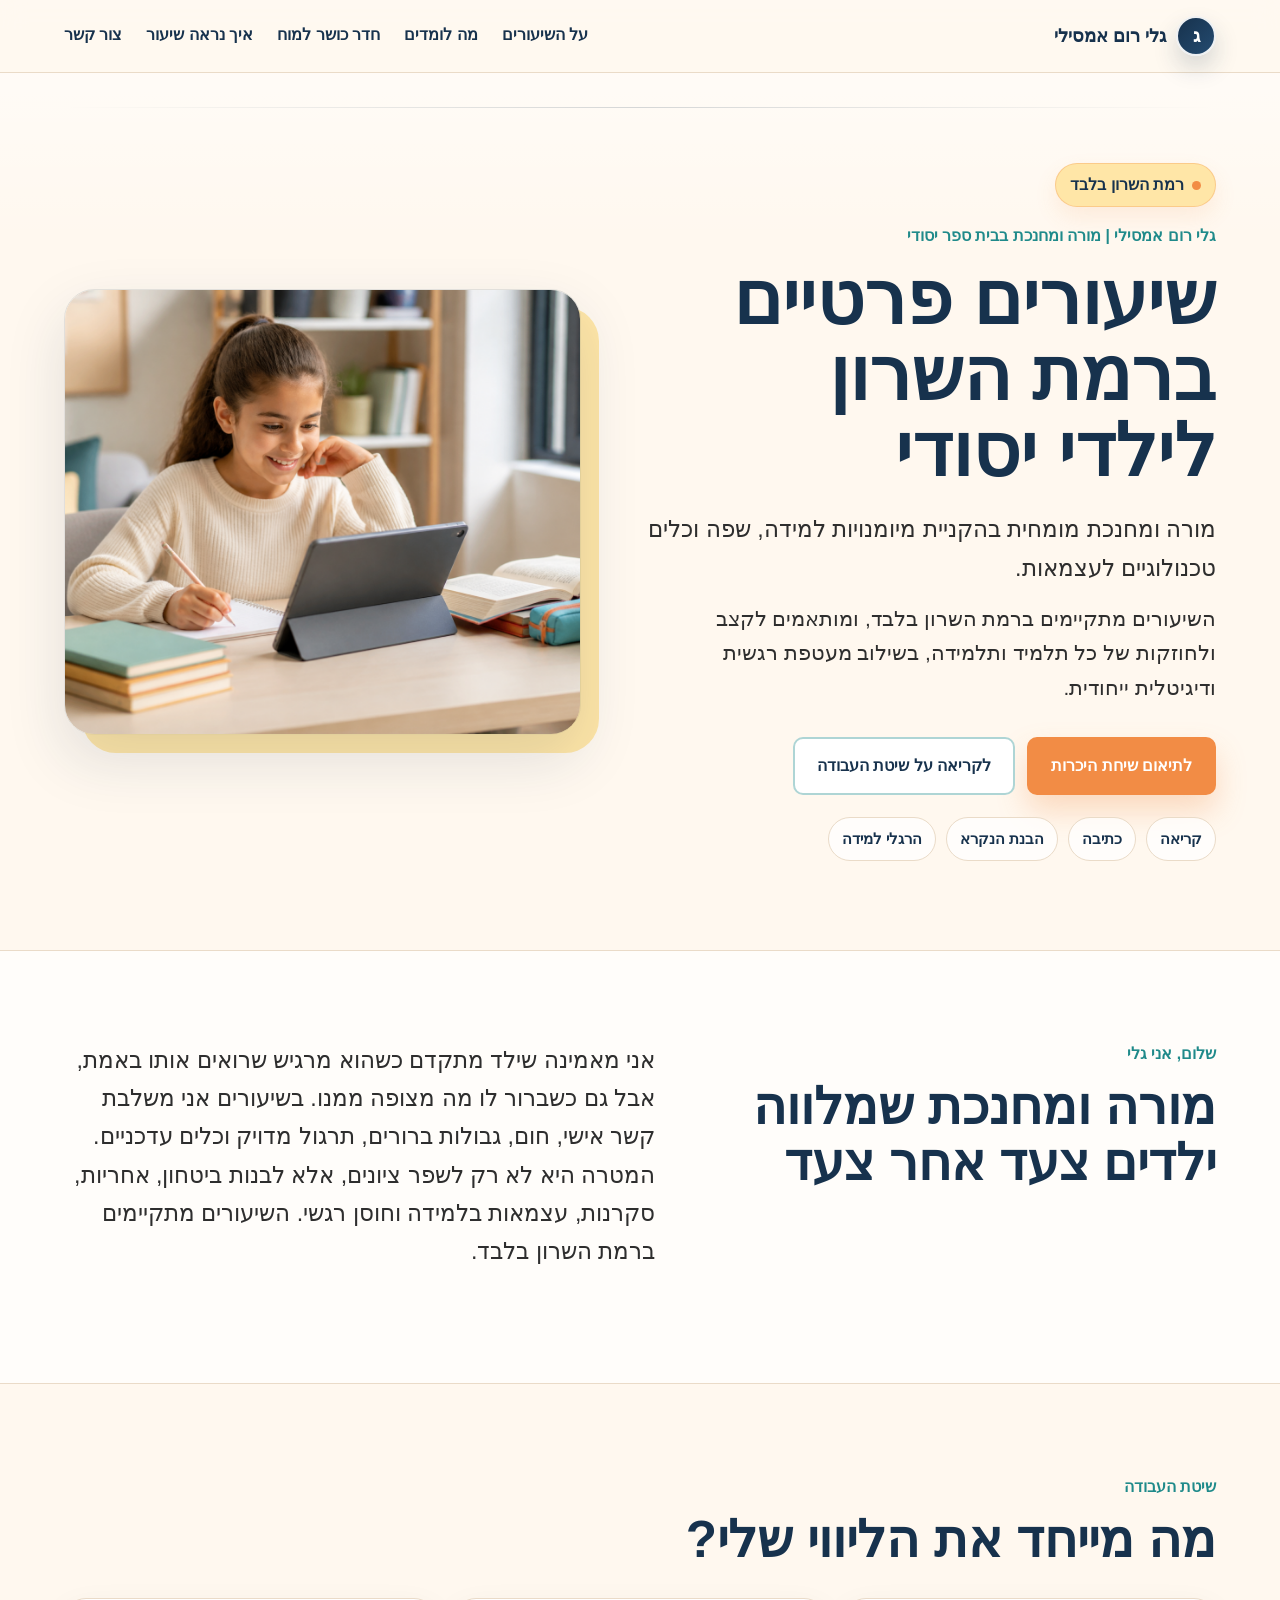
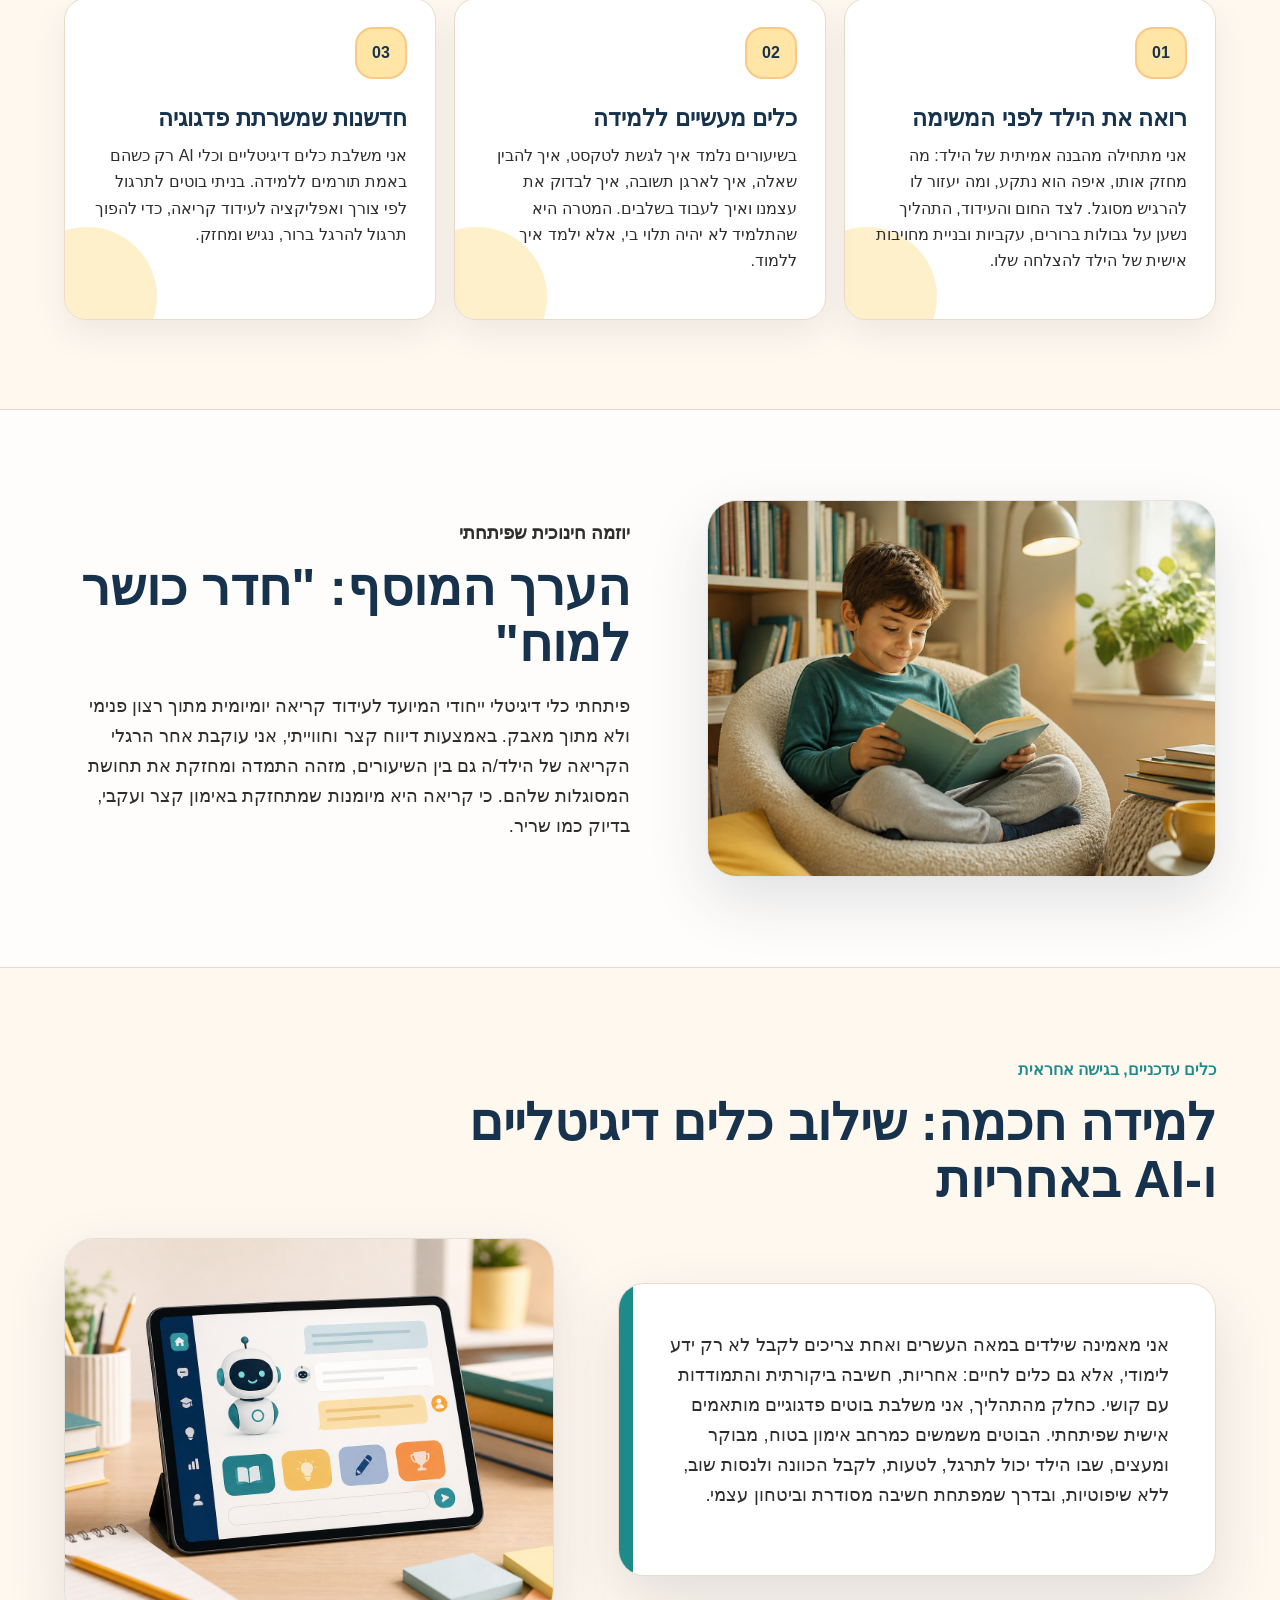
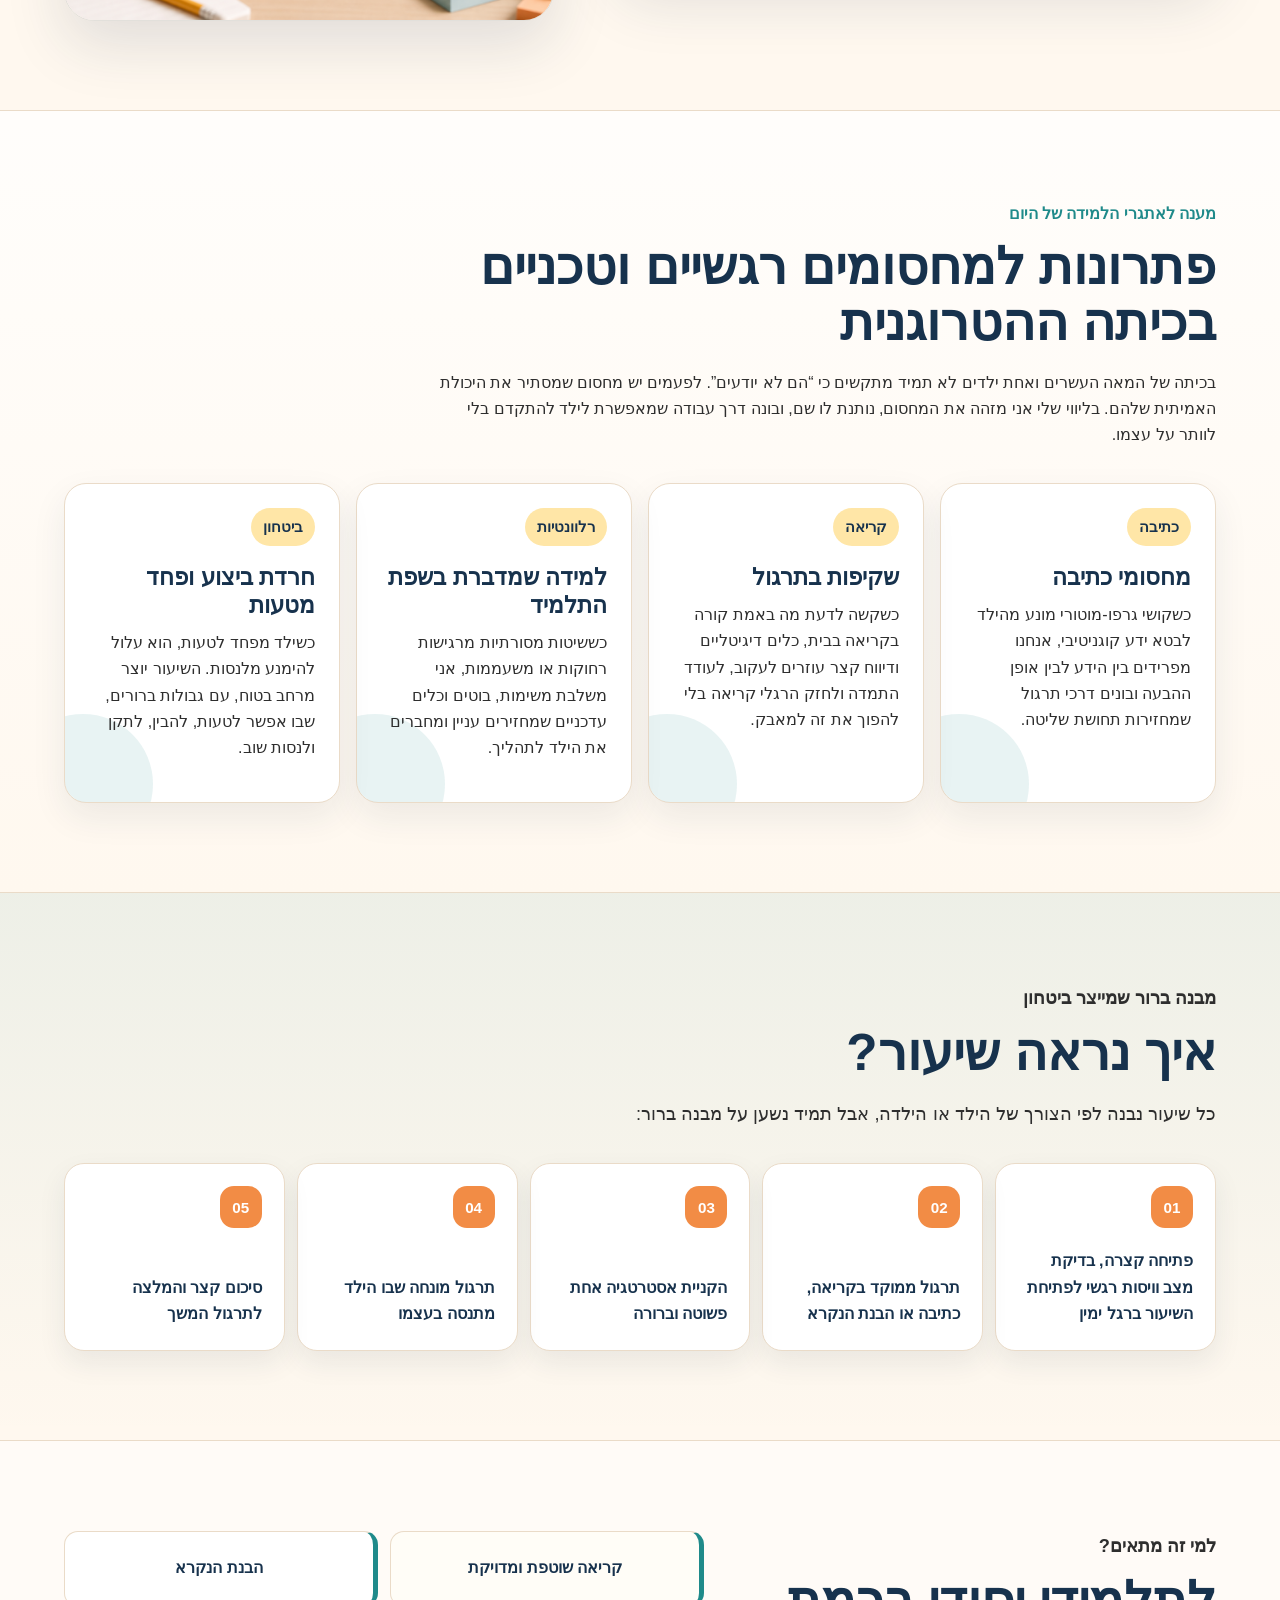
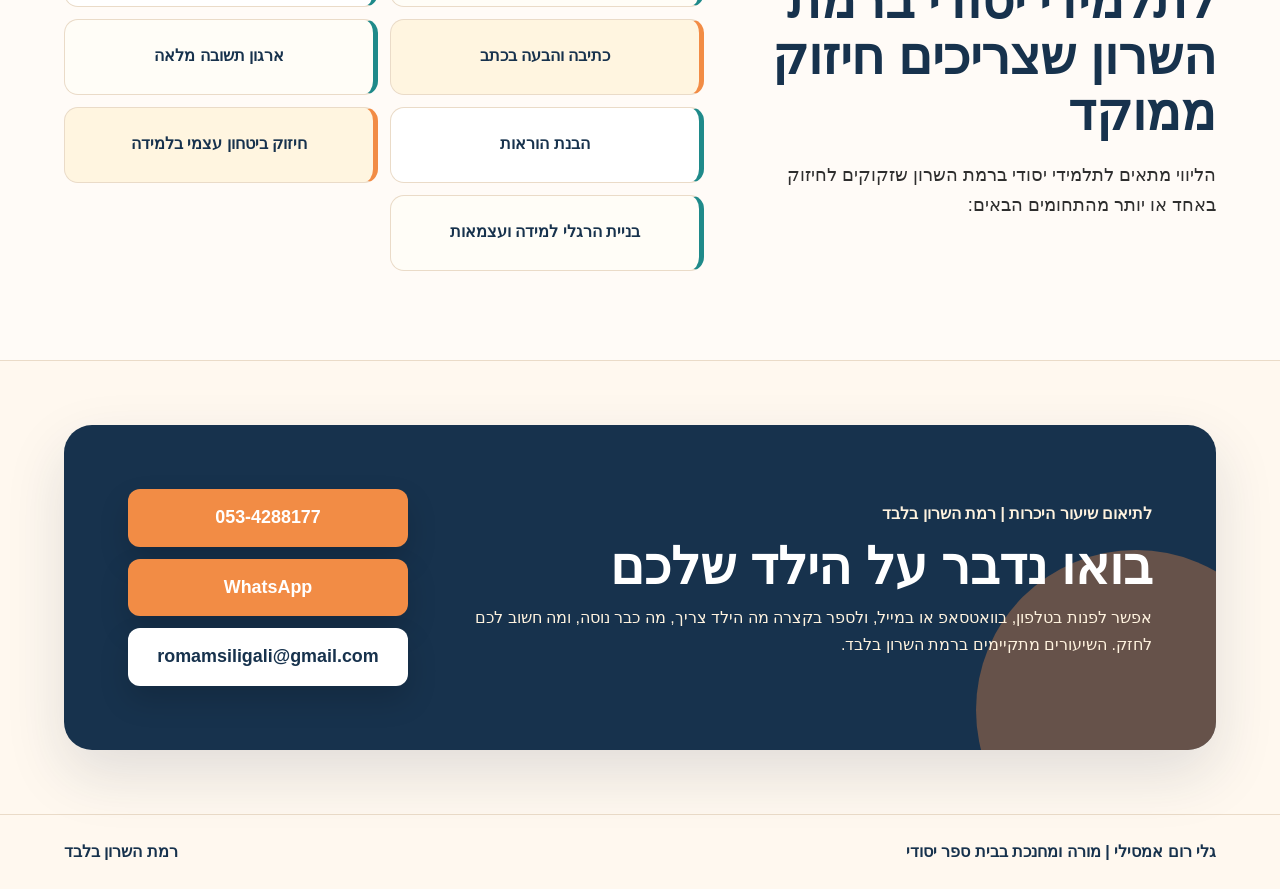
==== commit 8cc0c576: "Add files via upload" ====
--- a/index.html
+++ b/index.html
@@ -6,7 +6,7 @@
     <title>גלי רום אמסילי | שיעורים פרטיים והוראה מותאמת ברמת השרון</title>
     <meta
       name="description"
-      content="מורה מוסמכת ומחנכת מומחית ברמת השרון. שיעורים פרטיים חווייתיים לילדי יסודי בשילוב מיומנויות למידה, מעטפת רגשית וכלים דיגיטליים מתקדמים."
+      content="מורה ומחנכת מומחית ברמת השרון. שיעורים פרטיים חווייתיים לילדי יסודי בשילוב מיומנויות למידה, מעטפת רגשית וכלים דיגיטליים מתקדמים."
     />
     <meta
       name="keywords"
@@ -41,7 +41,7 @@
           <p class="eyebrow">גלי רום אמסילי | מורה ומחנכת בבית ספר יסודי</p>
           <h1>שיעורים פרטיים ברמת השרון לילדי יסודי</h1>
           <p class="lead">
-            מורה מוסמכת ומחנכת מומחית בהקניית מיומנויות למידה, שפה וכלים
+            מורה ומחנכת מומחית בהקניית מיומנויות למידה, שפה וכלים
             טכנולוגיים לעצמאות.
           </p>
           <p class="lead lead-secondary">
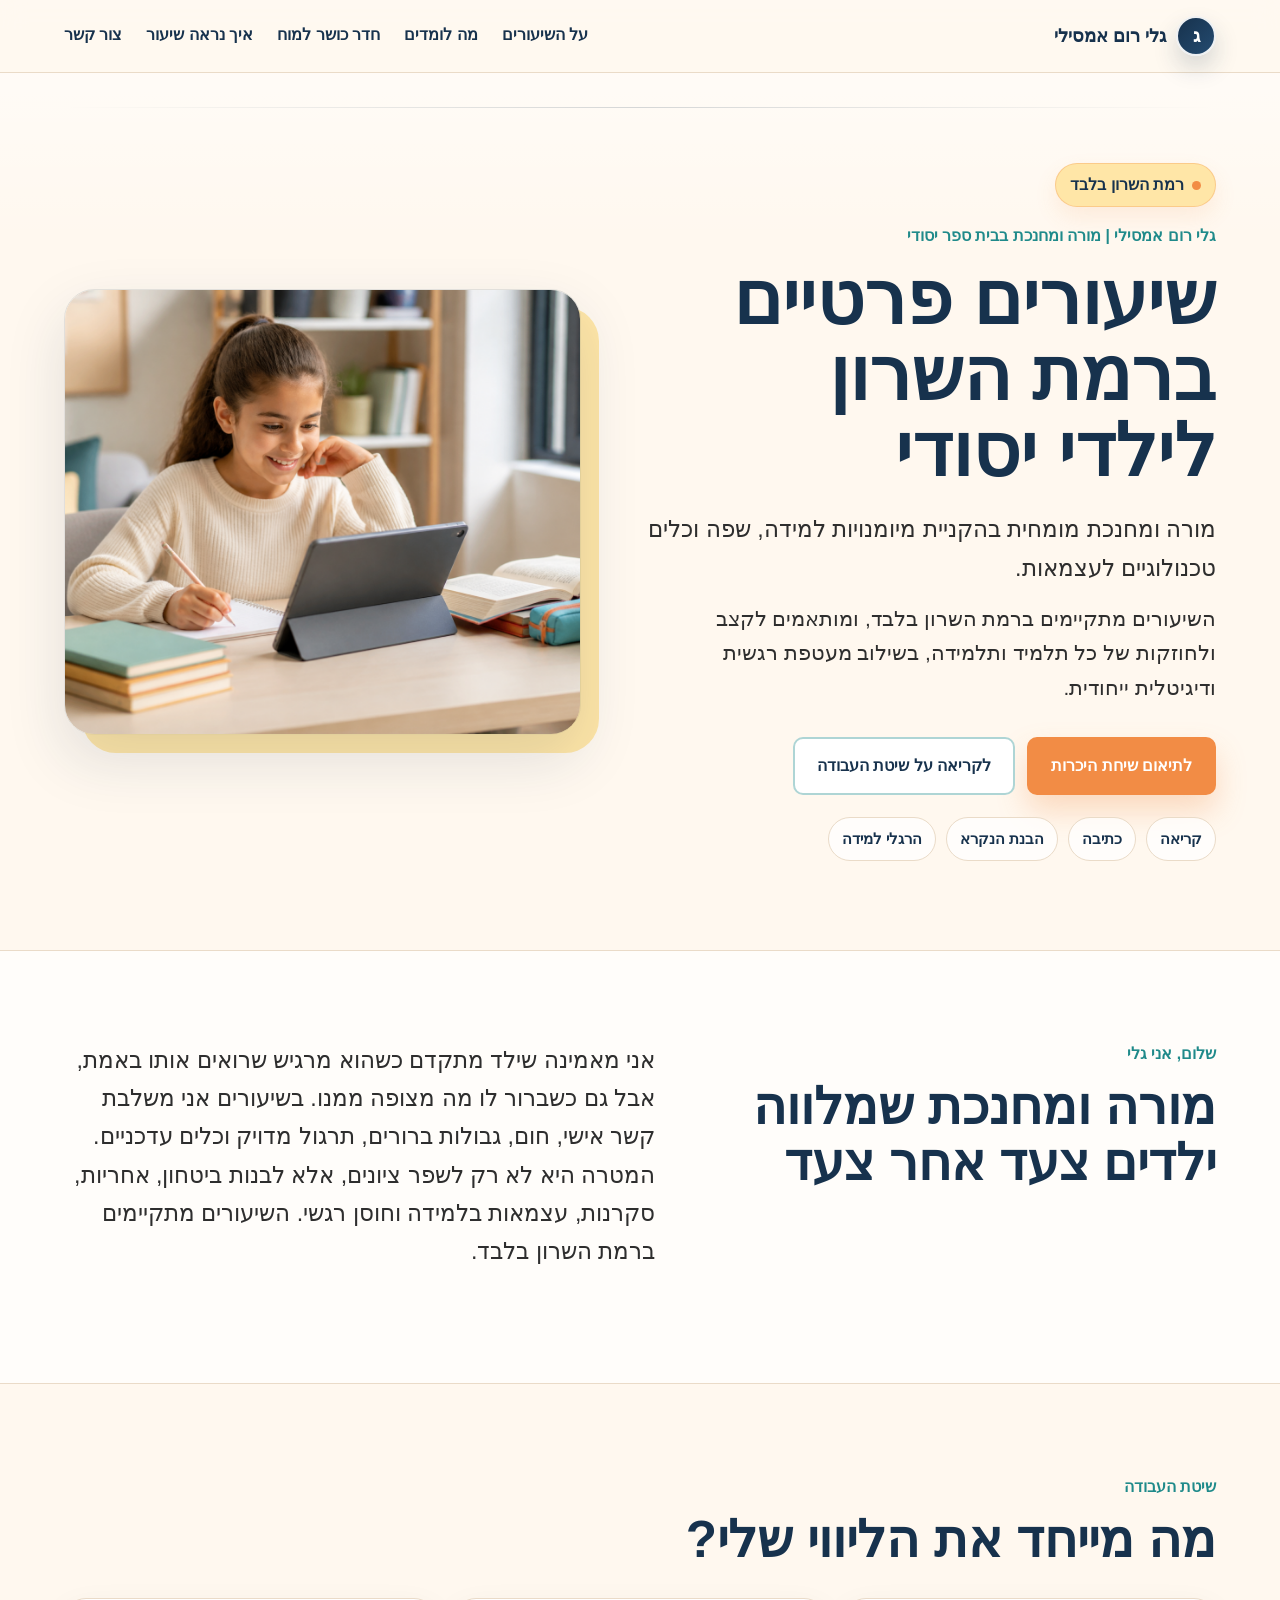
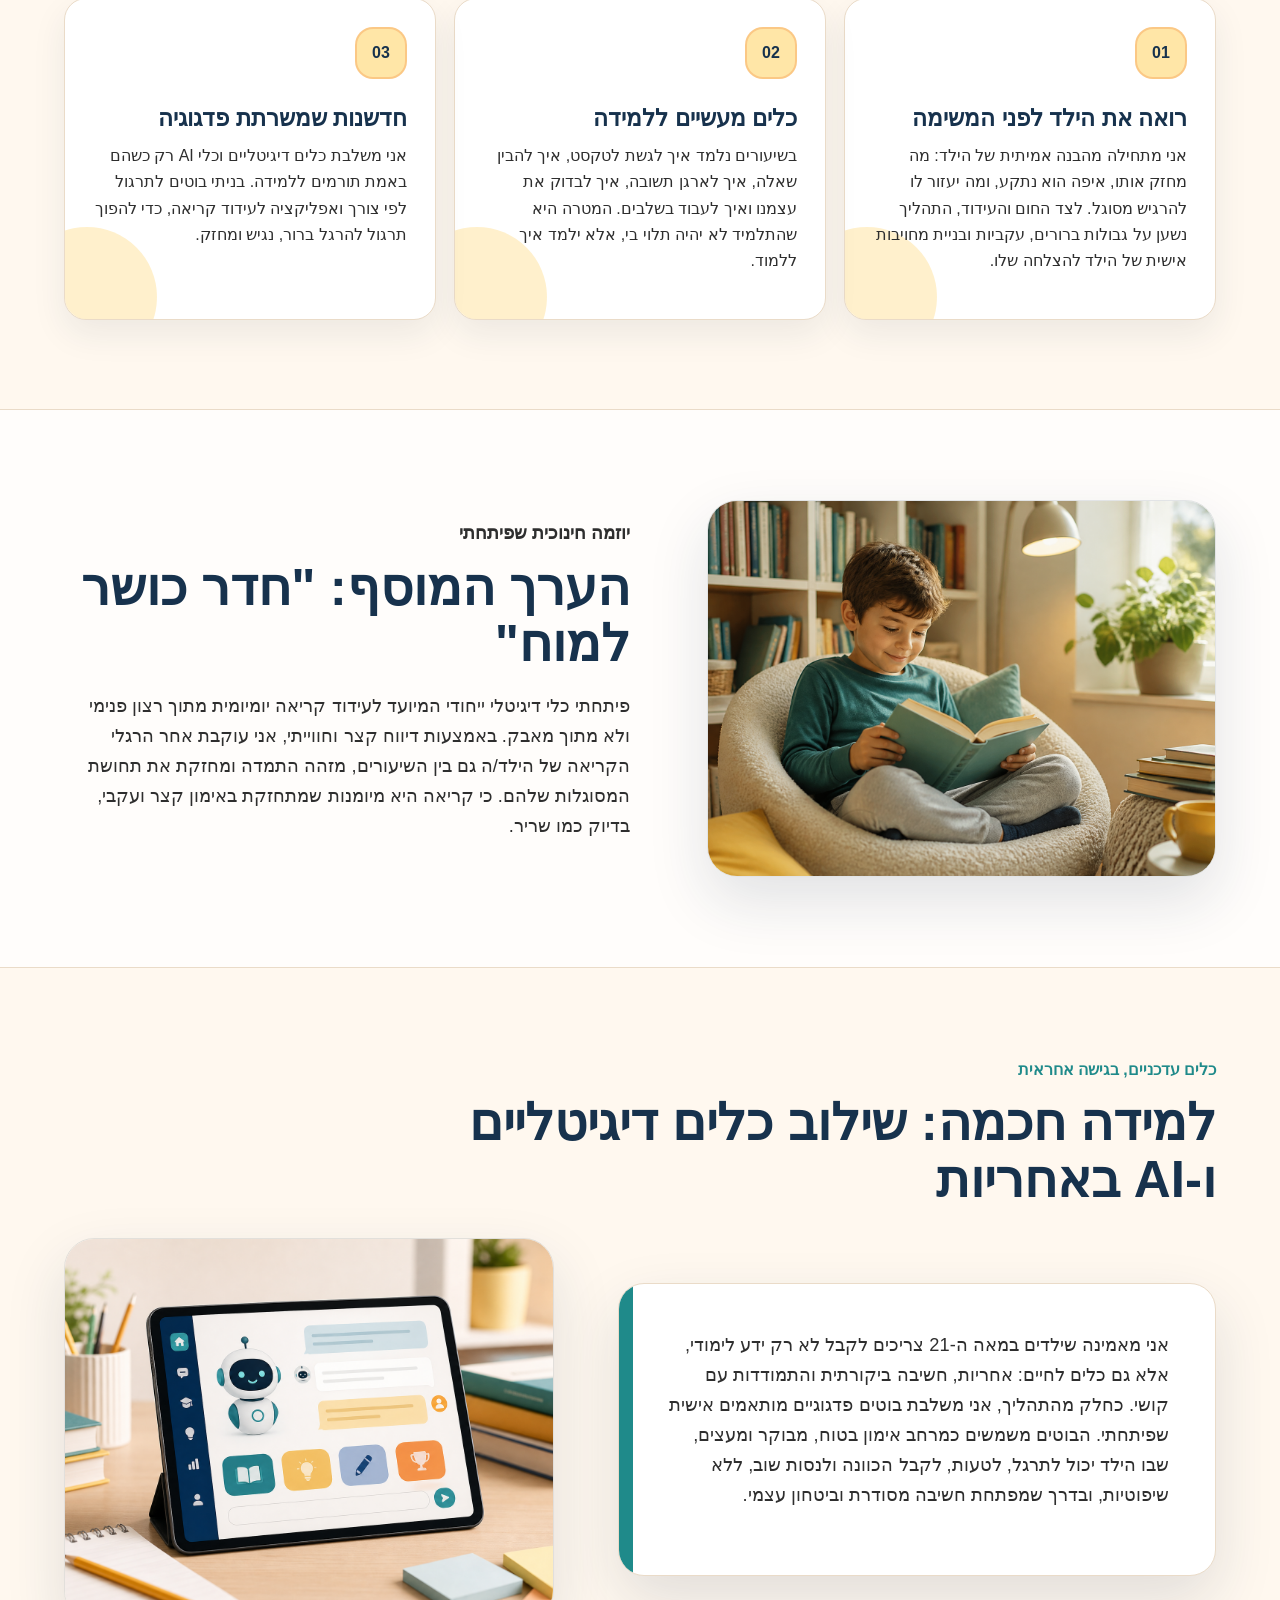
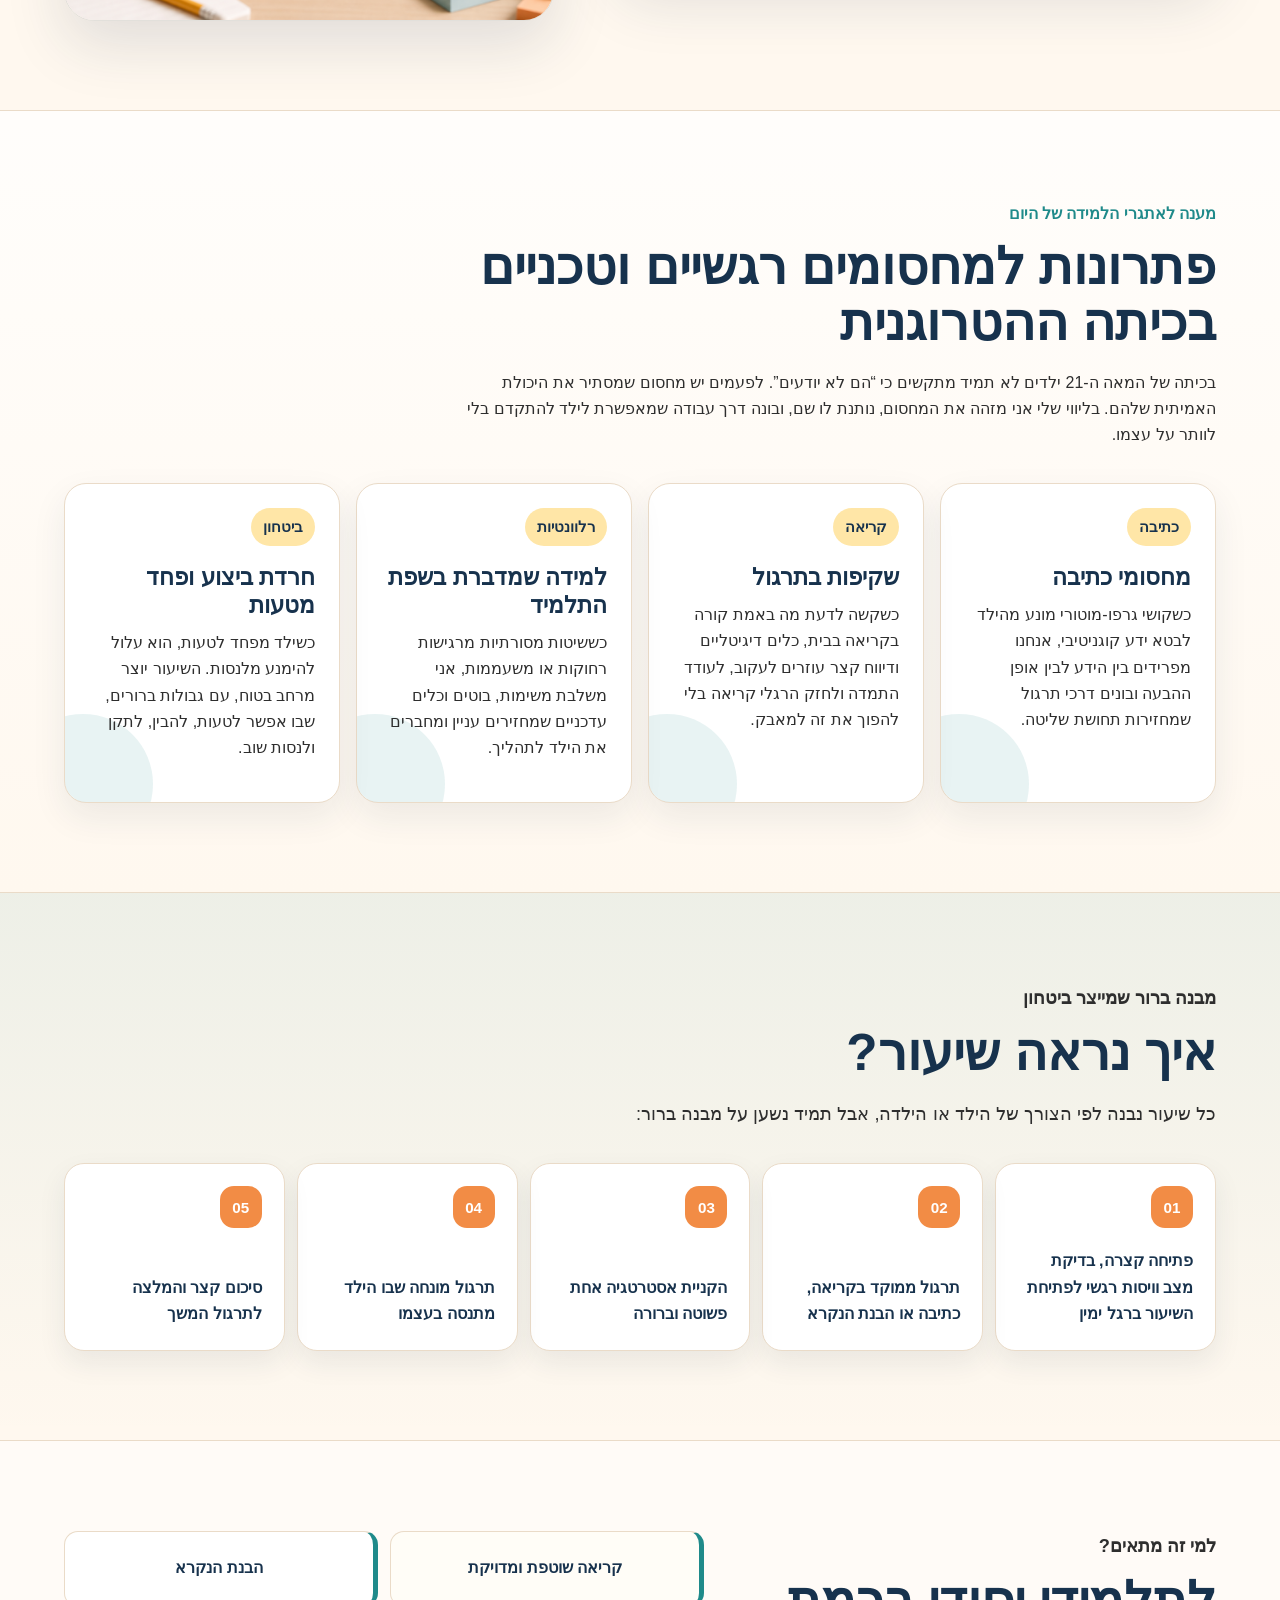
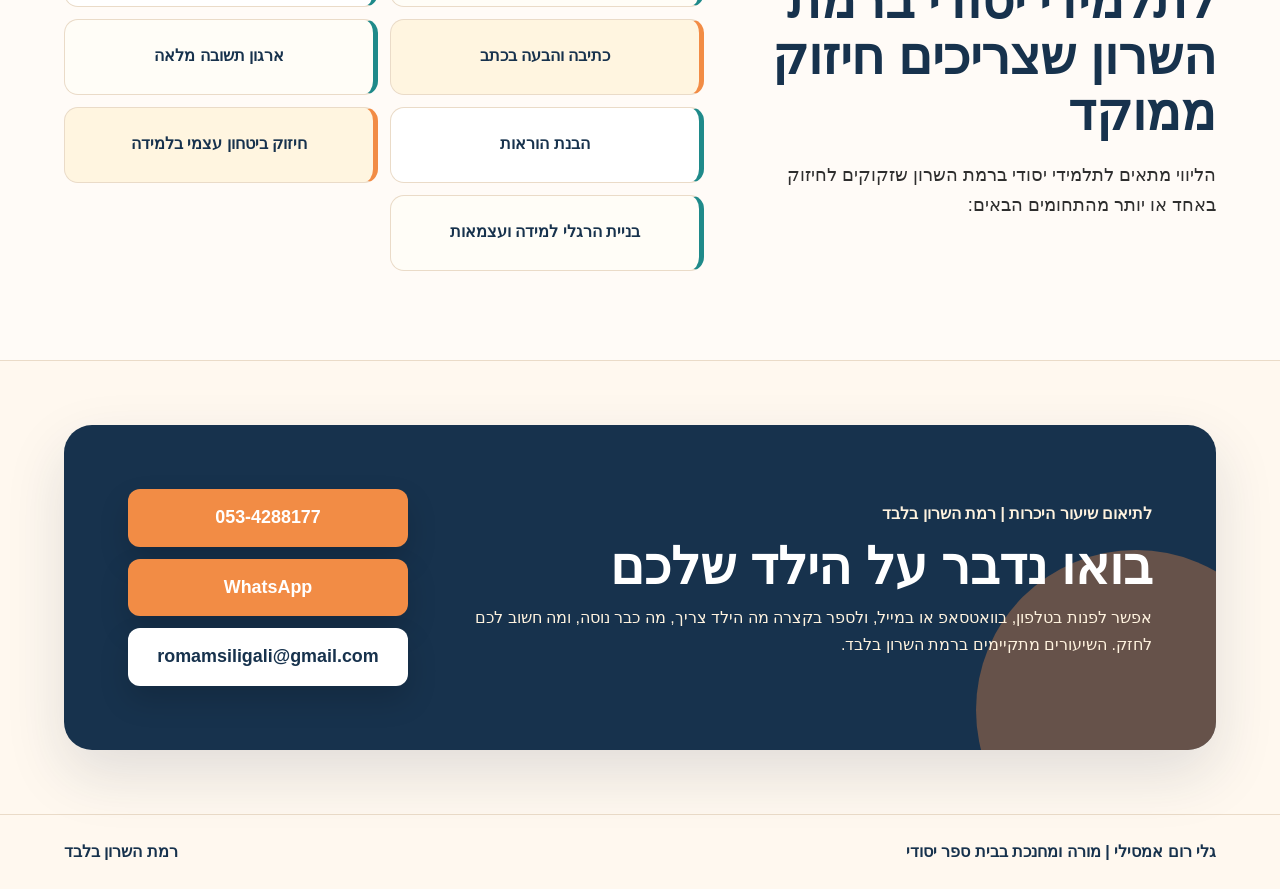
==== commit 256c565c: "Add files via upload" ====
--- a/index.html
+++ b/index.html
@@ -11,6 +11,30 @@
     <meta
       name="keywords"
       content="מורה פרטית ברמת השרון, שיעורים פרטיים יסודי, הוראה מותאמת רמת השרון, הבנת הנקרא, אסטרטגיות למידה"
+    />
+    <link rel="canonical" href="https://romamsiligali.github.io/gali-rom-amsili/" />
+    <meta name="robots" content="index, follow" />
+    <meta property="og:locale" content="he_IL" />
+    <meta property="og:type" content="website" />
+    <meta property="og:title" content="גלי רום אמסילי | שיעורים פרטיים והוראה מותאמת ברמת השרון" />
+    <meta
+      property="og:description"
+      content="מורה ומחנכת מומחית ברמת השרון. שיעורים פרטיים חווייתיים לילדי יסודי בשילוב מיומנויות למידה, מעטפת רגשית וכלים דיגיטליים מתקדמים."
+    />
+    <meta property="og:url" content="https://romamsiligali.github.io/gali-rom-amsili/" />
+    <meta
+      property="og:image"
+      content="https://romamsiligali.github.io/gali-rom-amsili/assets/hero-student-learning.png"
+    />
+    <meta name="twitter:card" content="summary_large_image" />
+    <meta name="twitter:title" content="גלי רום אמסילי | שיעורים פרטיים והוראה מותאמת ברמת השרון" />
+    <meta
+      name="twitter:description"
+      content="מורה ומחנכת מומחית ברמת השרון. שיעורים פרטיים חווייתיים לילדי יסודי בשילוב מיומנויות למידה, מעטפת רגשית וכלים דיגיטליים מתקדמים."
+    />
+    <meta
+      name="twitter:image"
+      content="https://romamsiligali.github.io/gali-rom-amsili/assets/hero-student-learning.png"
     />
     <link rel="stylesheet" href="styles.css" />
   </head>
@@ -143,7 +167,7 @@
         <div class="ai-layout">
           <div class="wide-card">
             <p>
-              אני מאמינה שילדים במאה העשרים ואחת צריכים לקבל לא רק ידע לימודי, אלא גם
+              אני מאמינה שילדים במאה ה-21 צריכים לקבל לא רק ידע לימודי, אלא גם
               כלים לחיים: אחריות, חשיבה ביקורתית והתמודדות עם קושי. כחלק מהתהליך,
               אני משלבת בוטים פדגוגיים מותאמים אישית שפיתחתי. הבוטים משמשים כמרחב
               אימון בטוח, מבוקר ומעצים, שבו הילד יכול לתרגל, לטעות, לקבל הכוונה
@@ -164,7 +188,7 @@
           <p class="eyebrow">מענה לאתגרי הלמידה של היום</p>
           <h2>פתרונות למחסומים רגשיים וטכניים בכיתה ההטרוגנית</h2>
           <p>
-            בכיתה של המאה העשרים ואחת ילדים לא תמיד מתקשים כי “הם לא יודעים”. לפעמים
+            בכיתה של המאה ה-21 ילדים לא תמיד מתקשים כי “הם לא יודעים”. לפעמים
             יש מחסום שמסתיר את היכולת האמיתית שלהם. בליווי שלי אני מזהה את
             המחסום, נותנת לו שם, ובונה דרך עבודה שמאפשרת לילד להתקדם בלי לוותר
             על עצמו.
